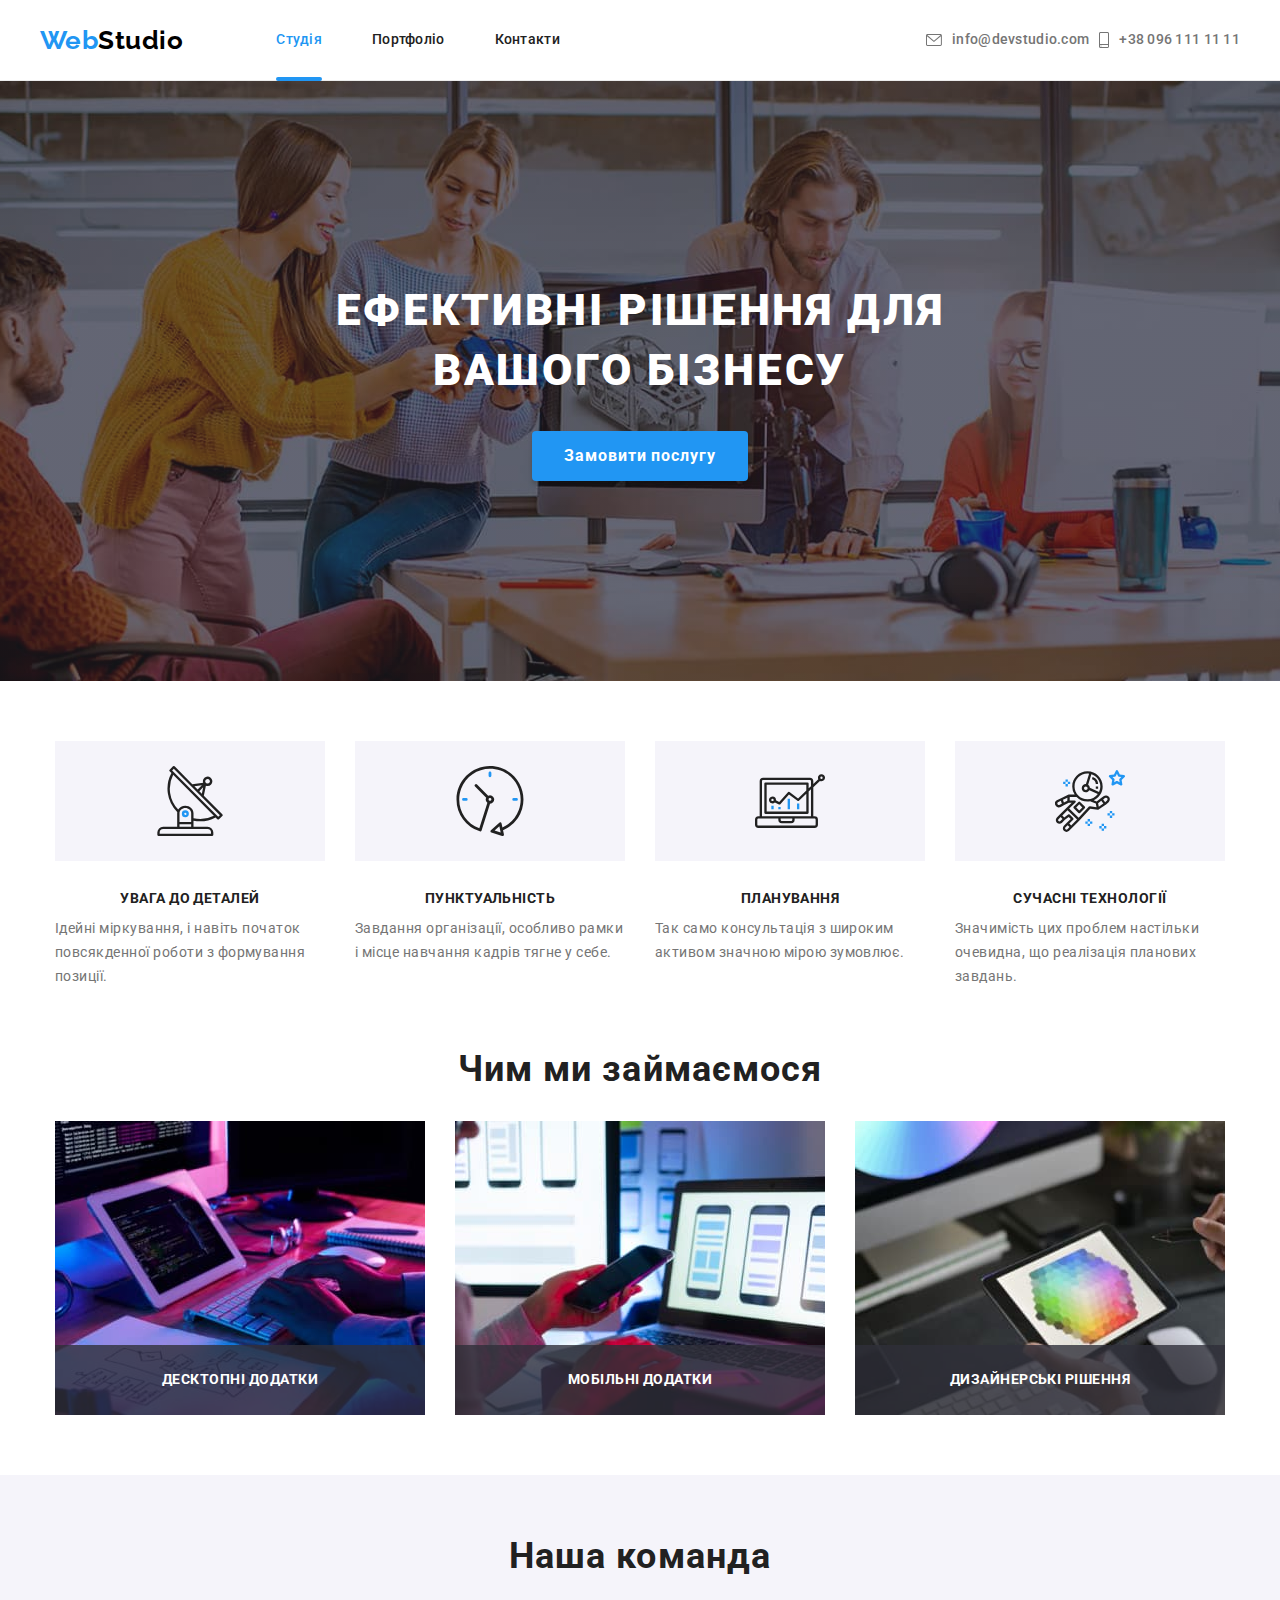
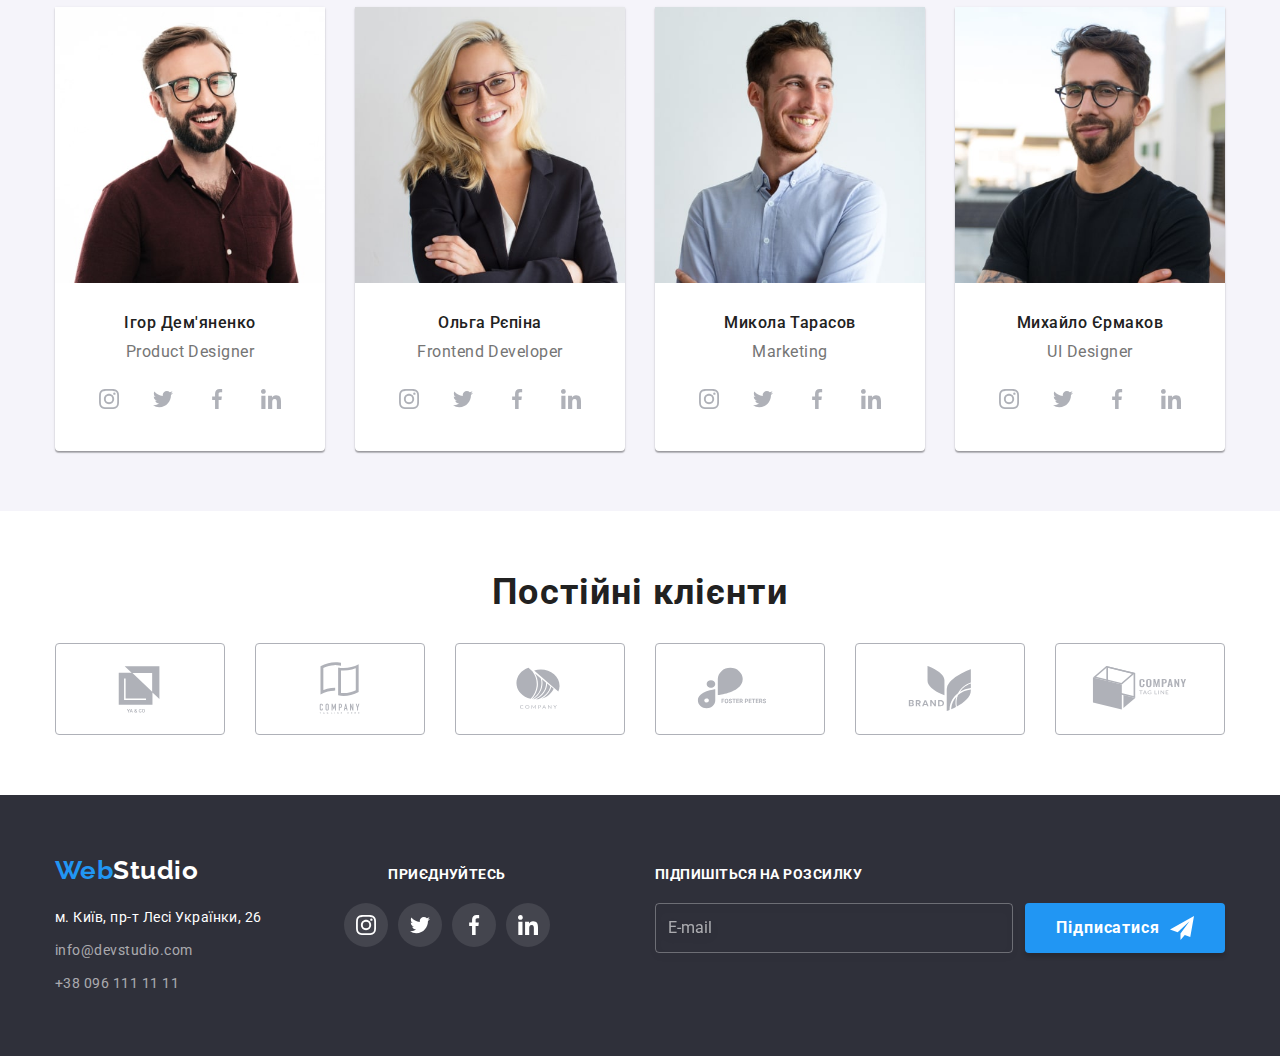
==== index.html @ e836ee07 "8-ma" ====
<!DOCTYPE html>
<html lang="uk">
  <head>
    <meta charset="UTF-8" />
    <meta http-equiv="X-UA-Compatible" content="IE=edge" />
    <meta name="viewport" content="width=device-width, initial-scale=1.0" />
    <title>WebStudio</title>
    <link rel="preconnect" href="https://fonts.googleapis.com" />
    <link rel="preconnect" href="https://fonts.gstatic.com" crossorigin />
    <link
      href="https://fonts.googleapis.com/css2?family=Raleway:wght@700&family=Roboto:wght@400;500;700;900&display=swap"
      rel="stylesheet"
    />
    <link
      rel="stylesheet"
      href="https://cdnjs.cloudflare.com/ajax/libs/modern-normalize/1.1.0/modern-normalize.min.css"
    />
    <link rel="stylesheet" href="./css/main.min.css" />
  </head>
  <body>
    <header class="header">
      <div class="container header__container">
        <nav class="navigation">
          <a href="./index.html" class="logo logo__navigation"
            ><span class="logo__title">Web</span>Studio</a
          >
          <ul class="menu list">
            <li class="menu__item">
              <a class="menu__link current" href="./index.html">Студія</a>
            </li>
            <li class="menu__item">
              <a class="menu__link" href="./portfolio.html">Портфоліо</a>
            </li>
            <li class="menu__item">
              <a class="menu__link" href="">Контакти</a>
            </li>
          </ul>
        </nav>
        <ul class="contacts list">
          <li class="contacts__item">
            <a class="contacts__link" href="mailto:info@devstudio.com"
              ><svg class="contacts__icon" width="16" height="12">
                <use href="./images/icons.svg#icon-envelope"></use>
              </svg>
              info@devstudio.com</a
            >
          </li>
          <li class="contacts__item">
            <a class="contacts__link" href="tel:6080961111111">
              <svg class="contacts__icon" width="10" height="16">
                <use href="./images/icons.svg#icon-smartphone"></use>
              </svg>
              +38 096 111 11 11
            </a>
          </li>
        </ul>
        <button type="button" class="menu-open" data-menu-open>
          <svg class="menu-open__icon" width="40" height="40">
            <use href="./images/icons.svg#icon-menu-open"></use>
          </svg>
        </button>
      </div>
      <div class="mob-menu is-hidden" data-menu>
        <div class="container">
          <div class="mob-menu-top">
            <button type="button" class="menu-close" data-menu-close>
              <svg class="menu-close__icon" width="40" height="40">
                <use href="./images/icons.svg#icon-menu-close"></use>
              </svg>
            </button>
            <ul class="mob-list list">
              <li class="mob-menu__item">
                <a class="mob-menu__link current" href="./index.html">Студія</a>
              </li>
              <li class="mob-menu__item">
                <a class="mob-menu__link" href="./portfolio.html">Портфоліо</a>
              </li>
              <li class="mob-menu__item">
                <a class="mob-menu__link" href="">Контакти</a>
              </li>
            </ul>
          </div>
          <div class="mob-menu-bottom">
            <ul class="mob-contacts list">
              <li class="mob-contacts__item">
                <a class="mob-contacts__tel" href="tel:6080961111111">
                  +38 096 111 11 11
                </a>
              </li>
              <li class="mob-contacts__item">
                <a class="mob-contacts__mail" href="mailto:info@devstudio.com">
                  info@devstudio.com</a
                >
              </li>
            </ul>
            <ul class="mob-soc-list list">
              <li class="mob-soc__item">
                <a href="" class="mob-soc__link"> Instagram </a>
              </li>
              <li class="mob-soc__item">
                <a href="" class="mob-soc__link"> Twitter </a>
              </li>
              <li class="mob-soc__item">
                <a href="" class="mob-soc__link"> Facebook </a>
              </li>
              <li class="mob-soc__item">
                <a href="" class="mob-soc__link"> Linkedin </a>
              </li>
            </ul>
          </div>
        </div>
      </div>
    </header>
    <main>
      <!-- Герой -->
      <section class="hero section">
        <div class="container hero__container">
          <h1 class="hero__title">Ефективні рішення для вашого бізнесу</h1>
          <button class="hero__button" type="button" data-modal-open>
            Замовити послугу
          </button>
        </div>
      </section>
      <!-- Переваги -->
      <section class="advantages section">
        <div class="container">
          <h2 class="hidden">Наші переваги</h2>
          <ul class="specifics list">
            <li class="specifics__item">
              <div class="specifics__icon-box">
                <svg class="specifics__icon" width="70" height="70">
                  <use href="./images/icons.svg#icon-antenna"></use>
                </svg>
              </div>
              <h3 class="specifics__title">Увага до деталей</h3>
              <p class="specifics__text">
                Ідейні міркування, і навіть початок повсякденної роботи з
                формування позиції.
              </p>
            </li>
            <li class="specifics__item">
              <div class="specifics__icon-box">
                <svg class="specifics__icon" width="70" height="70">
                  <use href="./images/icons.svg#icon-clock"></use>
                </svg>
              </div>
              <h3 class="specifics__title">Пунктуальність</h3>
              <p class="specifics__text">
                Завдання організації, особливо рамки і місце навчання кадрів
                тягне у себе.
              </p>
            </li>
            <li class="specifics__item">
              <div class="specifics__icon-box">
                <svg class="specifics__icon" width="70" height="70">
                  <use href="./images/icons.svg#icon-diagram"></use>
                </svg>
              </div>
              <h3 class="specifics__title">Планування</h3>
              <p class="specifics__text">
                Так само консультація з широким активом значною мірою зумовлює.
              </p>
            </li>
            <li class="specifics__item">
              <div class="specifics__icon-box">
                <svg class="specifics__icon" width="70" height="70">
                  <use href="./images/icons.svg#icon-astronaut"></use>
                </svg>
              </div>
              <h3 class="specifics__title">Сучасні технології</h3>
              <p class="specifics__text">
                Значимість цих проблем настільки очевидна, що реалізація
                планових завдань.
              </p>
            </li>
          </ul>
        </div>
      </section>
      <!-- Чим ми займаємося -->
      <section class="services section">
        <div class="container">
          <h2 class="title">Чим ми займаємося</h2>
          <ul class="services-list list">
            <li class="services-list__item">
              <img
                srcset="./images/box-1.jpg 1x, ./images/box-1-2x.jpg 2x"
                class="img"
                src="./images/box-1.jpg"
                alt="Людина працює з комп'ютером"
                width="370"
              />
              <p class="services-list__text">Десктопні додатки</p>
            </li>
            <li class="services-list__item">
              <img
                srcset="./images/box-2.jpg 1x, ./images/box-2-2x.jpg 2x"
                class="img"
                src="./images/box-2.jpg"
                alt="Людина працює з смартфоном"
                width="370"
              />
              <p class="services-list__text">Мобільні додатки</p>
            </li>
            <li class="services-list__item">
              <img
                srcset="./images/box-3.jpg 1x, ./images/box-3-2x.jpg 2x"
                class="img"
                src="./images/box-3.jpg"
                alt="Людина працює з планшетом"
                width="370"
              />
              <p class="services-list__text">Дизайнерські рішення</p>
            </li>
          </ul>
        </div>
      </section>
      <!-- Наша команда -->
      <section class="team section">
        <div class="container">
          <h2 class="title">Наша команда</h2>
          <ul class="team-list list">
            <li class="team-list__item">
              <picture>
                <source
                  srcset="
                    ./images/img-mob-1.jpg    1x,
                    ./images/img-mob-1-2x.jpg 2x
                  "
                  media="(min-width: 1200px)"
                />
                <source
                  srcset="
                    ./images/img-tab-1.jpg    1x,
                    ./images/img-tab-1-2x.jpg 2x
                  "
                  media="(min-width: 768px)"
                />
                <source
                  srcset="
                    ./images/img-desk-1.jpg    1x,
                    ./images/img-desk-1-2x.jpg 2x
                  "
                  media="(min-width: 480px)"
                />
                <img
                  class="img"
                  src="./images/img-desk-1.jpg"
                  alt="Обличчя Ігоря Дем'яненка"
                  width="450"
                  height="460"
                />
              </picture>
              <div class="description-box">
                <h3 class="description-box__name">Ігор Дем'яненко</h3>
                <p lang="en" class="description-box__profession">
                  Product Designer
                </p>
                <ul class="team-soc-list list">
                  <li class="team-soc__item">
                    <a href="" class="team-soc__link">
                      <svg class="team-soc__icon" width="20" height="20">
                        <use href="./images/icons.svg#icon-instagram"></use>
                      </svg>
                    </a>
                  </li>
                  <li class="team-soc__item">
                    <a href="" class="team-soc__link">
                      <svg class="team-soc__icon" width="20" height="20">
                        <use href="./images/icons.svg#icon-twitter"></use>
                      </svg>
                    </a>
                  </li>
                  <li class="team-soc__item">
                    <a href="" class="team-soc__link">
                      <svg class="team-soc__icon" width="20" height="20">
                        <use href="./images/icons.svg#icon-facebook"></use>
                      </svg>
                    </a>
                  </li>
                  <li class="team-soc__item">
                    <a href="" class="team-soc__link">
                      <svg class="team-soc__icon" width="20" height="20">
                        <use href="./images/icons.svg#icon-linkedin"></use>
                      </svg>
                    </a>
                  </li>
                </ul>
              </div>
            </li>
            <li class="team-list__item">
              <picture>
                <source
                  srcset="
                    ./images/img-mob-2.jpg    1x,
                    ./images/img-mob-2-2x.jpg 2x
                  "
                  media="(min-width: 1200px)"
                />
                <source
                  srcset="
                    ./images/img-tab-2.jpg    1x,
                    ./images/img-tab-2-2x.jpg 2x
                  "
                  media="(min-width: 768px)"
                />
                <source
                  srcset="
                    ./images/img-desk-2.jpg    1x,
                    ./images/img-desk-2-2x.jpg 2x
                  "
                  media="(min-width: 480px)"
                />
                <img
                  class="img"
                  src="./images/img-desk-2.jpg"
                  alt="Обличчя Ольги Рєпіної"
                  width="450"
                  height="460"
                />
              </picture>
              <div class="description-box">
                <h3 class="description-box__name">Ольга Рєпіна</h3>
                <p lang="en" class="description-box__profession">
                  Frontend Developer
                </p>
                <ul class="team-soc-list list">
                  <li class="team-soc__item">
                    <a href="" class="team-soc__link">
                      <svg class="team-soc__icon" width="20" height="20">
                        <use href="./images/icons.svg#icon-instagram"></use>
                      </svg>
                    </a>
                  </li>
                  <li class="team-soc__item">
                    <a href="" class="team-soc__link">
                      <svg class="team-soc__icon" width="20" height="20">
                        <use href="./images/icons.svg#icon-twitter"></use>
                      </svg>
                    </a>
                  </li>
                  <li class="team-soc__item">
                    <a href="" class="team-soc__link">
                      <svg class="team-soc__icon" width="20" height="20">
                        <use href="./images/icons.svg#icon-facebook"></use>
                      </svg>
                    </a>
                  </li>
                  <li class="team-soc__item">
                    <a href="" class="team-soc__link">
                      <svg class="team-soc__icon" width="20" height="20">
                        <use href="./images/icons.svg#icon-linkedin"></use>
                      </svg>
                    </a>
                  </li>
                </ul>
              </div>
            </li>
            <li class="team-list__item">
              <picture>
                <source
                  srcset="
                    ./images/img-mob-3.jpg    1x,
                    ./images/img-mob-3-2x.jpg 2x
                  "
                  media="(min-width: 1200px)"
                />
                <source
                  srcset="
                    ./images/img-tab-3.jpg    1x,
                    ./images/img-tab-3-2x.jpg 2x
                  "
                  media="(min-width: 768px)"
                />
                <source
                  srcset="
                    ./images/img-desk-3.jpg    1x,
                    ./images/img-desk-3-2x.jpg 2x
                  "
                  media="(min-width: 480px)"
                />
                <img
                  class="img"
                  src="./images/img-desk-3.jpg"
                  alt="Обличчя Миколи Тарасова"
                  width="450"
                  height="460"
                />
              </picture>
              <div class="description-box">
                <h3 class="description-box__name">Микола Тарасов</h3>
                <p lang="en" class="description-box__profession">Marketing</p>
                <ul class="team-soc-list list">
                  <li class="team-soc__item">
                    <a href="" class="team-soc__link">
                      <svg class="team-soc__icon" width="20" height="20">
                        <use href="./images/icons.svg#icon-instagram"></use>
                      </svg>
                    </a>
                  </li>
                  <li class="team-soc__item">
                    <a href="" class="team-soc__link">
                      <svg class="team-soc__icon" width="20" height="20">
                        <use href="./images/icons.svg#icon-twitter"></use>
                      </svg>
                    </a>
                  </li>
                  <li class="team-soc__item">
                    <a href="" class="team-soc__link">
                      <svg class="team-soc__icon" width="20" height="20">
                        <use href="./images/icons.svg#icon-facebook"></use>
                      </svg>
                    </a>
                  </li>
                  <li class="team-soc__item">
                    <a href="" class="team-soc__link">
                      <svg class="team-soc__icon" width="20" height="20">
                        <use href="./images/icons.svg#icon-linkedin"></use>
                      </svg>
                    </a>
                  </li>
                </ul>
              </div>
            </li>
            <li class="team-list__item">
              <picture>
                <source
                  srcset="
                    ./images/img-mob-4.jpg    1x,
                    ./images/img-mob-4-2x.jpg 2x
                  "
                  media="(min-width: 1200px)"
                />
                <source
                  srcset="
                    ./images/img-tab-4.jpg    1x,
                    ./images/img-tab-4-2x.jpg 2x
                  "
                  media="(min-width: 768px)"
                />
                <source
                  srcset="
                    ./images/img-desk-4.jpg    1x,
                    ./images/img-desk-4-2x.jpg 2x
                  "
                  media="(min-width: 480px)"
                />
                <img
                  class="img"
                  src="./images/img-desk-4.jpg"
                  alt="Обличчя Михайла Єрмакова"
                  width="450"
                  height="460"
                />
              </picture>
              <div class="description-box">
                <h3 class="description-box__name">Михайло Єрмаков</h3>
                <p lang="en" class="description-box__profession">UI Designer</p>
                <ul class="team-soc-list list">
                  <li class="team-soc__item">
                    <a href="" class="team-soc__link">
                      <svg class="team-soc__icon" width="20" height="20">
                        <use href="./images/icons.svg#icon-instagram"></use>
                      </svg>
                    </a>
                  </li>
                  <li class="team-soc__item">
                    <a href="" class="team-soc__link">
                      <svg class="team-soc__icon" width="20" height="20">
                        <use href="./images/icons.svg#icon-twitter"></use>
                      </svg>
                    </a>
                  </li>
                  <li class="team-soc__item">
                    <a href="" class="team-soc__link">
                      <svg class="team-soc__icon" width="20" height="20">
                        <use href="./images/icons.svg#icon-facebook"></use>
                      </svg>
                    </a>
                  </li>
                  <li class="team-soc__item">
                    <a href="" class="team-soc__link">
                      <svg class="team-soc__icon" width="20" height="20">
                        <use href="./images/icons.svg#icon-linkedin"></use>
                      </svg>
                    </a>
                  </li>
                </ul>
              </div>
            </li>
          </ul>
        </div>
      </section>
      <!-- Постійні клієнти -->
      <section class="client section">
        <div class="container">
          <h2 class="title">Постійні клієнти</h2>
          <ul class="logos list">
            <li class="client__item">
              <a href="" class="client__link">
                <svg class="client__icon" width="106" height="60">
                  <use href="./images/icons.svg#icon-ya-co"></use>
                </svg>
              </a>
            </li>
            <li class="client__item">
              <a href="" class="client__link">
                <svg class="client__icon" width="106" height="60">
                  <use href="./images/icons.svg#icon-com-tagline"></use>
                </svg>
              </a>
            </li>
            <li class="client__item">
              <a href="" class="client__link">
                <svg class="client__icon" width="106" height="60">
                  <use href="./images/icons.svg#icon-company"></use>
                </svg>
              </a>
            </li>
            <li class="client__item">
              <a href="" class="client__link">
                <svg class="client__icon" width="106" height="60">
                  <use href="./images/icons.svg#icon-foster"></use>
                </svg>
              </a>
            </li>
            <li class="client__item">
              <a href="" class="client__link">
                <svg class="client__icon" width="106" height="60">
                  <use href="./images/icons.svg#icon-brand"></use>
                </svg>
              </a>
            </li>
            <li class="client__item">
              <a href="" class="client__link">
                <svg class="client__icon" width="106" height="60">
                  <use href="./images/icons.svg#icon-tag-line"></use>
                </svg>
              </a>
            </li>
          </ul>
        </div>
      </section>
    </main>
    <footer class="footer">
      <div class="container footer-box">
        <div class="address-box">
          <a href="./index.html" class="logo-foot logo"
            ><span class="logo__title">Web</span>Studio</a
          >
          <address class="address">
            <ul class="address-list list">
              <li class="address-list__item">
                <a
                  href="https://goo.gl/maps/nKWkehN5UcxUQaow9"
                  class="address-list__link map"
                  >м. Київ, пр-т Лесі Українки, 26</a
                >
              </li>
              <li class="address-list__item">
                <a href="mailto:info@devstudio.com" class="address-list__link"
                  >info@devstudio.com</a
                >
              </li>
              <li class="address-list__item">
                <a href="tel:+380961111111" class="address-list__link"
                  >+38 096 111 11 11</a
                >
              </li>
            </ul>
          </address>
        </div>
        <div class="join">
          <p class="join-list__text">Приєднуйтесь</p>
          <ul class="join-list list">
            <li class="join-list__item">
              <a href="" class="join-list__link">
                <svg class="join-list__icon" width="20" height="20">
                  <use href="./images/icons.svg#icon-instagram"></use>
                </svg>
              </a>
            </li>
            <li class="join-list__item">
              <a href="" class="join-list__link">
                <svg class="join-list__icon" width="20" height="20">
                  <use href="./images/icons.svg#icon-twitter"></use>
                </svg>
              </a>
            </li>
            <li class="join-list__item">
              <a href="" class="join-list__link">
                <svg class="join-list__icon" width="20" height="20">
                  <use href="./images/icons.svg#icon-facebook"></use>
                </svg>
              </a>
            </li>
            <li class="join-list__item">
              <a href="" class="join-list__link">
                <svg class="join-list__icon" width="20" height="20">
                  <use href="./images/icons.svg#icon-linkedin"></use>
                </svg>
              </a>
            </li>
          </ul>
        </div>
        <div class="mailing">
          <p class="mailing__title">Підпишіться на розсилку</p>
          <form class="email">
            <input
              type="email"
              id="email-input"
              class="email__input"
              name="user-email"
              placeholder="E-mail"
            />
            <button type="submit" class="email__submit">
              Підписатися
              <svg class="email__icon" width="24" height="24">
                <use href="./images/icons.svg#icon-send"></use>
              </svg>
            </button>
          </form>
        </div>
      </div>
    </footer>
    <div class="backdrop is-hidden" data-modal>
      <div class="modal">
        <button type="button" class="modal-close" data-modal-close>
          <svg class="modal-close-icon" width="18" height="18">
            <use href="./images/icons.svg#icon-close"></use>
          </svg>
        </button>
        <p class="modal-title">Залиште свої дані, ми вам передзвонимо</p>
        <form class="modal-form">
          <div class="modal-field">
            <label for="user-name" class="input-title">Ім'я</label>
            <div class="input-wrap">
              <input
                id="user-name"
                type="text"
                class="modal-input"
                name="user-name"
                required
                minlength="2"
              />
              <svg class="modal-icon" width="18" height="18">
                <use href="./images/icons.svg#icon-person"></use>
              </svg>
            </div>
          </div>
          <div class="modal-field">
            <label for="user-tel" class="input-title">Телефон</label>
            <div class="input-wrap">
              <input
                id="user-tel"
                type="tel"
                class="modal-input"
                name="user-tel"
                title="+380(55)555-55-55"
                required
                pattern="[\+]\d{3}[\(]\d{2}[\)]\d{3}[\-]\d{2}[\-]\d{2}"
              />
              <svg class="modal-icon" width="18" height="18">
                <use href="./images/icons.svg#icon-phone"></use>
              </svg>
            </div>
          </div>
          <div class="modal-field">
            <label for="user-email" class="input-title">Пошта</label>
            <div class="input-wrap">
              <input
                id="user-email"
                type="email"
                class="modal-input"
                name="user-email"
              />
              <svg class="modal-icon" width="18" height="18">
                <use href="./images/icons.svg#icon-email"></use>
              </svg>
            </div>
          </div>
          <div class="modal-field">
            <label for="user-comment" class="input-title">Коментар</label>
            <textarea
              name="user-text"
              id="user-comment"
              class="input-comment"
              placeholder="Введіть текст"
            ></textarea>
          </div>
          <div class="modal-checkbox">
            <input
              type="checkbox"
              name="privacy"
              id="privacy"
              value="true"
              class="modal-check hidden"
            />
            <label for="privacy" class="check-text"
              >Погоджуюся з розсилкою та приймаю</label
            >
            <a href="" class="check-link">Умови договору</a>
          </div>
          <button type="submit" class="form-submit">Відправити</button>
        </form>
      </div>
    </div>
    <script src="./js/modal.js"></script>
    <script src="./js/menu.js"></script>
  </body>
</html>
---- css/main.min.css ----
body{background-color:var(--primary-backg-color);color:var(--primary-text-color);font-family:"Roboto",sans-serif;letter-spacing:.03em}.container{padding-left:15px;padding-right:15px;margin:0 auto}@media screen and (min-width: 480px){.container{width:480px}}@media screen and (min-width: 768px){.container{width:768px}}@media screen and (min-width: 1200px){.container{width:1200px}}.section{padding-top:60px;padding-bottom:60px}.hidden{position:absolute;width:1px;height:1px;margin:-1px;border:0;padding:0;white-space:nowrap;-webkit-clip-path:inset(100%);clip-path:inset(100%);clip:rect(0 0 0 0);overflow:hidden}.title{font-weight:700;font-size:36px;line-height:1.17;text-align:center;letter-spacing:.03em;margin-bottom:30px;color:var(--primary-text-color)}.no-scroll{overflow:hidden}html{box-sizing:border-box}*,*::before,*::after{box-sizing:inherit}h1,h2,h3,h4,h5,h6,ul,p{margin:0;padding:0}.list{list-style:none}.img{display:block;max-width:100%;height:auto;width:100%}.header{border-bottom:1px solid #ececec}.header__container{position:relative;display:flex;align-items:center;justify-content:space-between;padding:16px 15px}@media screen and (min-width: 768px){.header__container{padding:0}}.navigation{display:flex;align-items:center}.menu{margin-left:87px;display:none;align-items:center;margin-left:93px}@media screen and (min-width: 768px){.menu{display:flex}}.menu__item+.menu__item{margin-left:50px}.menu__link{display:block;padding:32px 0;color:var(--primary-text-color);font-weight:500;font-size:14px;line-height:1.14;letter-spacing:.02em;text-decoration:none;transition-property:color;transition-duration:250ms;transition-timing-function:cubic-bezier(0.4, 0, 0.2, 1)}.menu__link:hover,.menu__link:focus{color:var(--accent-color)}.menu__link.current{color:var(--accent-color);margin-bottom:0px;position:relative}.menu__link.current::after{position:absolute;display:block;content:"";width:100%;height:4px;background:var(--accent-color);border-radius:2px;bottom:-1px}.contacts__icon{fill:var(--secondary-text-color);margin-right:10px;transition-property:fill;transition-duration:250ms;transition-timing-function:cubic-bezier(0.4, 0, 0.2, 1)}.contacts__link:hover .contacts__icon,.contacts__link:focus .contacts__icon{fill:var(--accent-color)}.contacts{display:none;margin-left:auto}@media screen and (min-width: 768px){.contacts{display:block}}@media screen and (min-width: 1200px){.contacts{display:flex}}.contacts__item+.contacts__item{margin-top:10px}@media screen and (min-width: 1200px){.contacts__item+.contacts__item{display:flex;margin-top:0;margin-left:10px}}.contacts__link{display:flex;align-items:center;color:var(--secondary-text-color);font-weight:500;font-size:14px;line-height:1.14;letter-spacing:.02em;text-decoration:none;transition-property:color;transition-duration:250ms;transition-timing-function:cubic-bezier(0.4, 0, 0.2, 1)}.contacts__link:hover,.contacts__link:focus{color:var(--accent-color)}.menu-open{position:absolute;top:10px;right:15px;display:block;background-color:rgba(0,0,0,0);border:none;cursor:pointer}@media screen and (min-width: 768px){.menu-open{display:none}}.menu-close{position:absolute;top:10px;right:15px;display:block;background-color:rgba(0,0,0,0);border:none;cursor:pointer;margin-left:auto;transition-property:fill;transition-duration:250ms;transition-timing-function:cubic-bezier(0.4, 0, 0.2, 1)}.menu-close:hover,.menu-close:focus{fill:var(--accent-color)}.mob-menu{position:fixed;top:0;width:100vw;height:100vh;background-color:var(--primary-backg-color);padding-top:48px;padding-bottom:48px}.mob-menu>.container{display:flex;flex-direction:column;justify-content:space-between;height:100%}.mob-menu__item:not(:last-child){margin-bottom:32px}.mob-menu__link{font-weight:500;font-size:40px;line-height:47px;text-align:center;letter-spacing:.02em;text-decoration:none;color:var(--primary-text-color)}.mob-menu__link.current{color:var(--accent-color)}.mob-contacts__item:not(:last-child){margin-bottom:32px}.mob-contacts__tel{font-weight:500;font-size:34px;line-height:40px;letter-spacing:.02em;color:var(--accent-color);text-decoration:none}.mob-contacts__mail{font-weight:500;font-size:24px;line-height:28px;letter-spacing:.02em;text-decoration:none;color:var(--secondary-text-color)}.mob-soc-list{position:relative;display:flex;flex-wrap:wrap;width:100%;margin-top:64px}.mob-soc__link{display:flex;align-items:center;font-weight:500;font-size:18px;line-height:1.22;letter-spacing:.02em;color:var(--accent-color);text-decoration:none}.mob-soc__link::after{content:"";width:22px;height:0px;border:1px solid rgba(33,33,33,.2);transform:rotate(90deg)}.hero{padding:118px 60px;text-align:center;margin:0 auto;width:100%;background-color:#c4c4c4;background-image:linear-gradient(rgba(47, 48, 58, 0.4), rgba(47, 48, 58, 0.4)),url("../images/mobile-hero.jpg");background-repeat:no-repeat;background-position:center;background-size:cover}@media(min-device-pixel-ratio: 2),(-webkit-min-device-pixel-ratio: 2),(min-resolution: 192dpi),(min-resolution: 2dppx){.hero{background-image:linear-gradient(rgba(47, 48, 58, 0.4), rgba(47, 48, 58, 0.4)),url("../images/mobile-hero-2x.jpg")}}@media screen and (min-width: 768px){.hero{background-image:linear-gradient(rgba(47, 48, 58, 0.4), rgba(47, 48, 58, 0.4)),url("../images/tablet-hero.jpg");padding:118px 0}}@media screen and (min-width: 768px)and (min-device-pixel-ratio: 2),screen and (min-width: 768px)and (-webkit-min-device-pixel-ratio: 2),screen and (min-width: 768px)and (min-resolution: 192dpi),screen and (min-width: 768px)and (min-resolution: 2dppx){.hero{background-image:linear-gradient(rgba(47, 48, 58, 0.4), rgba(47, 48, 58, 0.4)),url("../images/tablet-hero-2x.jpg")}}@media screen and (min-width: 1200px){.hero{background-image:linear-gradient(rgba(47, 48, 58, 0.4), rgba(47, 48, 58, 0.4)),url("../images/desktop-hero.jpg");padding:200px 0;max-width:1600px}}@media screen and (min-width: 1200px)and (min-device-pixel-ratio: 2),screen and (min-width: 1200px)and (-webkit-min-device-pixel-ratio: 2),screen and (min-width: 1200px)and (min-resolution: 192dpi),screen and (min-width: 1200px)and (min-resolution: 2dppx){.hero{background-image:linear-gradient(rgba(47, 48, 58, 0.4), rgba(47, 48, 58, 0.4)),url("../images/desktop-hero-2x.jpg")}}.hero__container{max-width:100%;padding:0}.hero__title{letter-spacing:.06em;font-weight:900;font-size:26px;line-height:1.62;text-transform:uppercase;color:var(--primary-backg-color);margin-bottom:30px;width:100%;margin-left:auto;margin-right:auto}@media screen and (min-width: 768px){.hero__title{width:360px}}@media screen and (min-width: 1200px){.hero__title{font-weight:900;font-size:44px;line-height:1.36;width:696px}}.hero__button{margin:0 auto;font-weight:700;font-size:16px;line-height:1.88;letter-spacing:.06em;border-radius:4px;border:rgba(0,0,0,0);padding:10px 32px;display:inline-block;min-width:216px;color:var(--primary-backg-color);background:var(--accent-color);box-shadow:0px 4px 4px rgba(0,0,0,.15);text-decoration:none;cursor:pointer;transition-property:background-color;transition-duration:250ms;transition-timing-function:cubic-bezier(0.4, 0, 0.2, 1)}.hero__button:hover,.hero__button:focus{background-color:#188ce8}.specifics{display:flex;flex-wrap:wrap;gap:30px}.specifics__icon-box{display:flex;align-items:center;justify-content:center;width:100%;height:120px;background-color:var(--secondary-backg-color)}.specifics__title{display:flex;justify-content:center;text-transform:uppercase;font-weight:700;font-size:14px;line-height:1.14;color:var(--primary-text-color);margin-top:30px;margin-bottom:10px}.specifics__item{width:100%}@media screen and (min-width: 768px){.specifics__item{width:calc((100% - 30px)/2)}}@media screen and (min-width: 1200px){.specifics__item{width:calc((100% - 90px)/4)}}.specifics__text{font-size:14px;line-height:1.71;color:var(--secondary-text-color)}.services{padding-top:0}@media screen and (max-width: 1200px){.services{display:none}}.services-list{display:flex}.services-list__item+.services-list__item{margin-left:30px}.services-list__item{position:relative}.services-list__text{background-color:rgba(47,48,58,.8);width:370px;height:70px;position:absolute;bottom:0;display:flex;align-items:center;justify-content:center;font-weight:700;font-size:14px;line-height:1.14;text-align:center;text-transform:uppercase;color:var(--primary-backg-color)}.team{background-color:var(--secondary-backg-color)}.team-list{display:flex;flex-wrap:wrap;gap:30px}.team-list__item{text-align:center;background-color:var(--primary-backg-color);box-shadow:0px 1px 3px rgba(0,0,0,.12),0px 1px 1px rgba(0,0,0,.14),0px 2px 1px rgba(0,0,0,.2);border-radius:0px 0px 4px 4px;width:100%}@media screen and (min-width: 768px){.team-list__item{width:calc((100% - 30px)/2)}}@media screen and (min-width: 1200px){.team-list__item{width:calc((100% - 90px)/4)}}.team-list .description-box{padding-top:30px;padding-bottom:24px}@media screen and (min-width: 1200px){.team-list .description-box{padding-bottom:30px}}.description-box__name{font-weight:500;font-size:16px;line-height:1.19}.description-box__profession{color:var(--secondary-text-color);font-size:16px;line-height:1.19;margin-top:10px;margin-bottom:16px}.team-soc-list{display:flex;justify-content:center;gap:10px}.team-soc__item{width:44px;height:44px}.team-soc__link{width:100%;height:100%;border-radius:50%;display:flex;align-items:center;justify-content:center;transition-property:background-color;transition-duration:250ms;transition-timing-function:cubic-bezier(0.4, 0, 0.2, 1)}.team-soc__link:hover,.team-soc__link:focus{background-color:var(--accent-color)}.team-soc__icon{fill:var(--primary-icon-color);transition-property:fill;transition-duration:250ms;transition-timing-function:cubic-bezier(0.4, 0, 0.2, 1)}.team-soc__link:hover .team-soc__icon,.team-soc__link:focus .team-soc__icon{fill:var(--primary-backg-color)}.logos{display:flex;flex-wrap:wrap;gap:30px}.client__item{width:100%;height:92px;width:calc((100% - 30px)/2)}@media screen and (min-width: 768px){.client__item{width:calc((100% - 60px)/3)}}@media screen and (min-width: 1200px){.client__item{width:calc((100% - 150px)/6)}}.client__link{width:100%;height:100%;display:flex;align-items:center;justify-content:center;border-radius:4px;border:1px solid var(--primary-icon-color);transition-property:border,color;transition-duration:250ms;transition-timing-function:cubic-bezier(0.4, 0, 0.2, 1)}.client__link:hover,.client__link:focus{border-color:var(--accent-color)}.client__icon{fill:var(--primary-icon-color)}.client__link:hover .client__icon,.client__link:focus .client__icon{fill:var(--accent-color)}.footer{width:100%;background:var(--hero-bg-color);padding-top:60px;padding-bottom:60px}.footer-box{display:flex;flex-direction:column;align-items:center;padding:0 15px}@media screen and (min-width: 768px){.footer-box{flex-direction:row;flex-wrap:wrap;justify-content:center;align-items:baseline}}@media screen and (min-width: 1200px){.footer-box{flex-direction:row;justify-content:space-between;align-items:baseline}}.join{display:flex;flex-direction:column;align-items:center;margin:60px}@media screen and (min-width: 768px){.join{margin:0 0 0 165px}}@media screen and (min-width: 1200px){.join{margin:0 0 0 70px}}.join-list__text{text-transform:uppercase;color:var(--primary-backg-color);font-weight:700;font-size:14px;line-height:1.14;letter-spacing:.03em}.join-list{display:flex;justify-content:center;gap:10px;margin-top:20px}.join-list__item{width:44px;height:44px}.join-list__link{width:100%;height:100%;border-radius:50%;display:flex;align-items:center;justify-content:center;background:rgba(255,255,255,.1);transition-property:background-color;transition-duration:250ms;transition-timing-function:cubic-bezier(0.4, 0, 0.2, 1)}.join-list__link:hover,.join-list__link:focus{background-color:var(--accent-color)}.join-list__icon{fill:var(--primary-backg-color)}.address-box{display:flex;flex-direction:column;align-items:center}@media screen and (min-width: 1200px){.address-box{flex-direction:row;display:block}}.address-list{display:flex;flex-direction:column;align-items:center}@media screen and (min-width: 1200px){.address-list{flex-direction:row;display:block}}.address-list__link{display:inline-block;font-style:normal;font-size:14px;line-height:1.71;color:rgba(255,255,255,.6);text-decoration:none;transition-property:color;transition-duration:250ms;transition-timing-function:cubic-bezier(0.4, 0, 0.2, 1)}.address-list__link:hover,.address-list__link:focus{color:var(--accent-color)}.address-list__item+.address-list__item{margin-top:9px}.address-list .map{color:var(--primary-backg-color)}.mailing{width:100%;display:flex;flex-direction:column;align-items:center}@media screen and (min-width: 768px){.mailing{margin-top:60px}}@media screen and (min-width: 1200px){.mailing{margin-top:0;margin-left:93px;display:block;width:auto}}.email{width:100%;display:flex;flex-direction:column;align-items:center;justify-content:center}@media screen and (min-width: 1200px){.email{flex-direction:row;display:flex;align-items:center;justify-content:center}}.mailing__title{text-transform:uppercase;font-weight:700;font-size:14px;line-height:1.14;color:var(--primary-backg-color)}.email__input{margin-top:20px;margin-bottom:20px;outline:none;max-width:450px;width:100%;height:50px;padding:15px 12px;border:1px solid rgba(255,255,255,.3);filter:drop-shadow(0px 4px 4px rgba(0, 0, 0, 0.15));border-radius:4px;background-color:rgba(0,0,0,0);color:var(--primary-backg-color);transition-property:border,color;transition-duration:250ms;transition-timing-function:cubic-bezier(0.4, 0, 0.2, 1)}@media screen and (min-width: 768px){.email__input{width:450px}}@media screen and (min-width: 1200px){.email__input{width:358px;margin-right:12px}}.email__input:focus{border-color:var(--primary-backg-color)}.email__input:focus::-moz-placeholder{color:var(--primary-backg-color)}.email__input:focus:-ms-input-placeholder{color:var(--primary-backg-color)}.email__input:focus::placeholder{color:var(--primary-backg-color)}.email__input::-moz-placeholder{display:flex;align-items:center;font-weight:400;font-size:16px;line-height:1.25;color:rgba(255,255,255,.6)}.email__input:-ms-input-placeholder{display:flex;align-items:center;font-weight:400;font-size:16px;line-height:1.25;color:rgba(255,255,255,.6)}.email__input::placeholder{display:flex;align-items:center;font-weight:400;font-size:16px;line-height:1.25;color:rgba(255,255,255,.6)}.email__submit{background:var(--accent-color);box-shadow:0px 4px 4px rgba(0,0,0,.15);border-radius:4px;border:none;width:200px;height:50px;cursor:pointer;display:flex;align-items:center;justify-content:center;border-color:rgba(0,0,0,0);font-weight:700;font-size:16px;line-height:1.88;letter-spacing:.06em;color:var(--primary-backg-color);transition-property:background-color;transition-duration:250ms;transition-timing-function:cubic-bezier(0.4, 0, 0.2, 1)}.email__submit:hover,.email__submit:focus{background-color:#188ce8}.email__icon{margin-left:10px;fill:var(--primary-backg-color)}.backdrop{position:fixed;top:0;width:100%;height:100%;background-color:rgba(0,0,0,.2);transition:opacity 250ms cubic-bezier(0.4, 0, 0.2, 1),visibility 250ms cubic-bezier(0.4, 0, 0.2, 1)}.modal{padding:40px;width:100%;max-width:450px;min-height:609px;background:var(--primary-backg-color);box-shadow:0px 1px 3px rgba(0,0,0,.12),0px 1px 1px rgba(0,0,0,.14),0px 2px 1px rgba(0,0,0,.2);border-radius:4px;position:absolute;top:50%;left:50%;transform:translate(-50%, -50%) scale(1);transition:transform 250ms cubic-bezier(0.4, 0, 0.2, 1)}@media screen and (min-width: 1200px){.modal{width:528px}}.modal-close{position:absolute;top:8px;right:8px;width:30px;height:30px;background:var(--primary-backg-color);border:1px solid rgba(0,0,0,.1);border-radius:50%;display:flex;align-items:center;justify-content:center;cursor:pointer;transition-property:fill;transition-duration:250ms;transition-timing-function:cubic-bezier(0.4, 0, 0.2, 1)}.modal-close:hover,.modal-close:focus{fill:var(--accent-color)}.backdrop.is-hidden .modal{transform:translate(-50%, -50%) scale(0)}.is-hidden{opacity:0;visibility:hidden;pointer-events:none}.modal-field{margin-bottom:10px}.input-wrap{position:relative}.modal-input{width:100%;height:40px;border:1px solid rgba(33,33,33,.2);border-radius:4px;padding-left:42px;outline:rgba(0,0,0,0);transition-property:border;transition-duration:250ms;transition-timing-function:cubic-bezier(0.4, 0, 0.2, 1)}.modal-input:focus{border-color:var(--accent-color)}.modal-icon{position:absolute;left:12px;top:50%;transform:translateY(-50%);fill:var(--primary-text-color);transition-property:fill;transition-duration:250ms;transition-timing-function:cubic-bezier(0.4, 0, 0.2, 1)}.modal-input:focus+.modal-icon{fill:var(--accent-color)}.input-title{display:block;font-weight:400;font-size:12px;line-height:1.17;letter-spacing:.01em;color:var(--secondary-text-color);margin-bottom:4px}.input-comment{width:100%;height:120px;border:1px solid rgba(33,33,33,.2);border-radius:4px;outline:rgba(0,0,0,0);padding:12px 16px;resize:none;transition-property:border;transition-duration:250ms;transition-timing-function:cubic-bezier(0.4, 0, 0.2, 1)}.input-comment::-moz-placeholder{letter-spacing:.01em;font-weight:400;font-size:12px;line-height:1.17;color:rgba(117,117,117,.5)}.input-comment:-ms-input-placeholder{letter-spacing:.01em;font-weight:400;font-size:12px;line-height:1.17;color:rgba(117,117,117,.5)}.input-comment::placeholder{letter-spacing:.01em;font-weight:400;font-size:12px;line-height:1.17;color:rgba(117,117,117,.5)}.input-comment:focus{border-color:var(--accent-color)}.form-submit{background:var(--accent-color);box-shadow:0px 4px 4px rgba(0,0,0,.15);border-radius:4px;width:200px;height:50px;cursor:pointer;margin:0 auto;display:block;border-color:rgba(0,0,0,0);font-weight:700;font-size:16px;line-height:1.88;letter-spacing:.06em;color:var(--primary-backg-color);transition-property:background-color;transition-duration:250ms;transition-timing-function:cubic-bezier(0.4, 0, 0.2, 1)}.form-submit:hover,.form-submit:focus{background-color:#188ce8}.modal-title{text-align:center;font-weight:700;font-size:20px;line-height:1.15;color:var(--primary-text-color);margin-bottom:12px}.modal-checkbox{margin-top:20px;margin-bottom:30px;display:flex;align-items:center;justify-content:center}.check-text{color:var(--secondary-text-color);font-weight:400;font-size:12px;line-height:1.17;display:flex;align-items:center}@media screen and (min-width: 1200px){.check-text{font-weight:400;font-size:14px;line-height:1.71}}.check-text::before{content:"";width:16px;height:15px;margin-right:8.38px;background-image:url(../images/icon-check-off.svg);background-repeat:no-repeat}.modal-check:checked+.check-text::before{background-image:url(../images/icon-check-on.svg);background-repeat:no-repeat}.check-link{color:var(--accent-color);margin-left:8px;font-weight:400;font-size:12px;line-height:1.17}@media screen and (min-width: 1200px){.check-link{font-weight:400;font-size:14px;line-height:1.71}}.filter{display:flex;justify-content:center}.filter__item+.filter__item{margin-left:8px}.filter__button{padding-top:6px;padding-bottom:6px;padding-left:22px;padding-right:22px;font-weight:500;font-size:16px;line-height:1.62;display:inline-block;color:var(--primary-text-color);background:var(--secondary-backg-color);border-radius:4px;cursor:pointer;border:rgba(0,0,0,0);transition-property:background-color,color,box-shadow;transition-duration:250ms;transition-timing-function:cubic-bezier(0.4, 0, 0.2, 1)}.filter__button:hover,.filter__button:focus{color:var(--primary-backg-color);background:var(--accent-color);box-shadow:0px 3px 1px rgba(0,0,0,.1),0px 1px 2px rgba(0,0,0,.08),0px 2px 2px rgba(0,0,0,.12)}.cards__top-wrap{position:relative;overflow:hidden}.cards__top-text{position:absolute;top:0;font-weight:400;font-size:18px;line-height:1.56;color:var(--primary-backg-color);background-color:rgba(33,150,243,.9);padding:63px 24px;transform:translateY(100%);overflow:auto;transition:transform 250ms;transition-timing-function:cubic-bezier(0.4, 0, 0.2, 1)}.cards__item:hover .cards__top-text{transform:translateY(0%)}.cards{display:flex;flex-wrap:wrap;margin-top:50px}.cards__item{margin-right:30px;margin-bottom:30px}.cards__item:hover,.cards__item:focus{box-shadow:0px 1px 1px rgba(0,0,0,.12),0px 4px 4px rgba(0,0,0,.06),1px 4px 6px rgba(0,0,0,.16)}.cards__item:nth-child(3n){margin-right:0}.cards__item:nth-last-child(-n+3){margin-bottom:0}.description__title{letter-spacing:.06em;font-weight:700;font-size:18px;line-height:2}.description__text{margin-top:4px;font-weight:400;font-size:16px;line-height:1.88;color:var(--secondary-text-color)}.cards .description{padding-left:24px;padding-top:20px;padding-bottom:20px;border-bottom:1px solid #eee;border-left:1px solid #eee;border-right:1px solid #eee}:root{--primary-text-color: #212121;--secondary-text-color: #757575;--logo-text-color: #000000;--accent-color: #2196f3;--primary-backg-color: #ffffff;--secondary-backg-color: #f5f4fa;--hero-bg-color: #2f303a;--primary-icon-color: #afb1b8}.logo{font-family:"Raleway";font-weight:700;font-size:26px;line-height:1.19;text-decoration:none}.logo__navigation{color:var(--logo-text-color)}.logo-foot{display:flex;color:var(--primary-backg-color);margin-bottom:20px}.logo__title{color:var(--accent-color)}/*# sourceMappingURL=main.min.css.map */
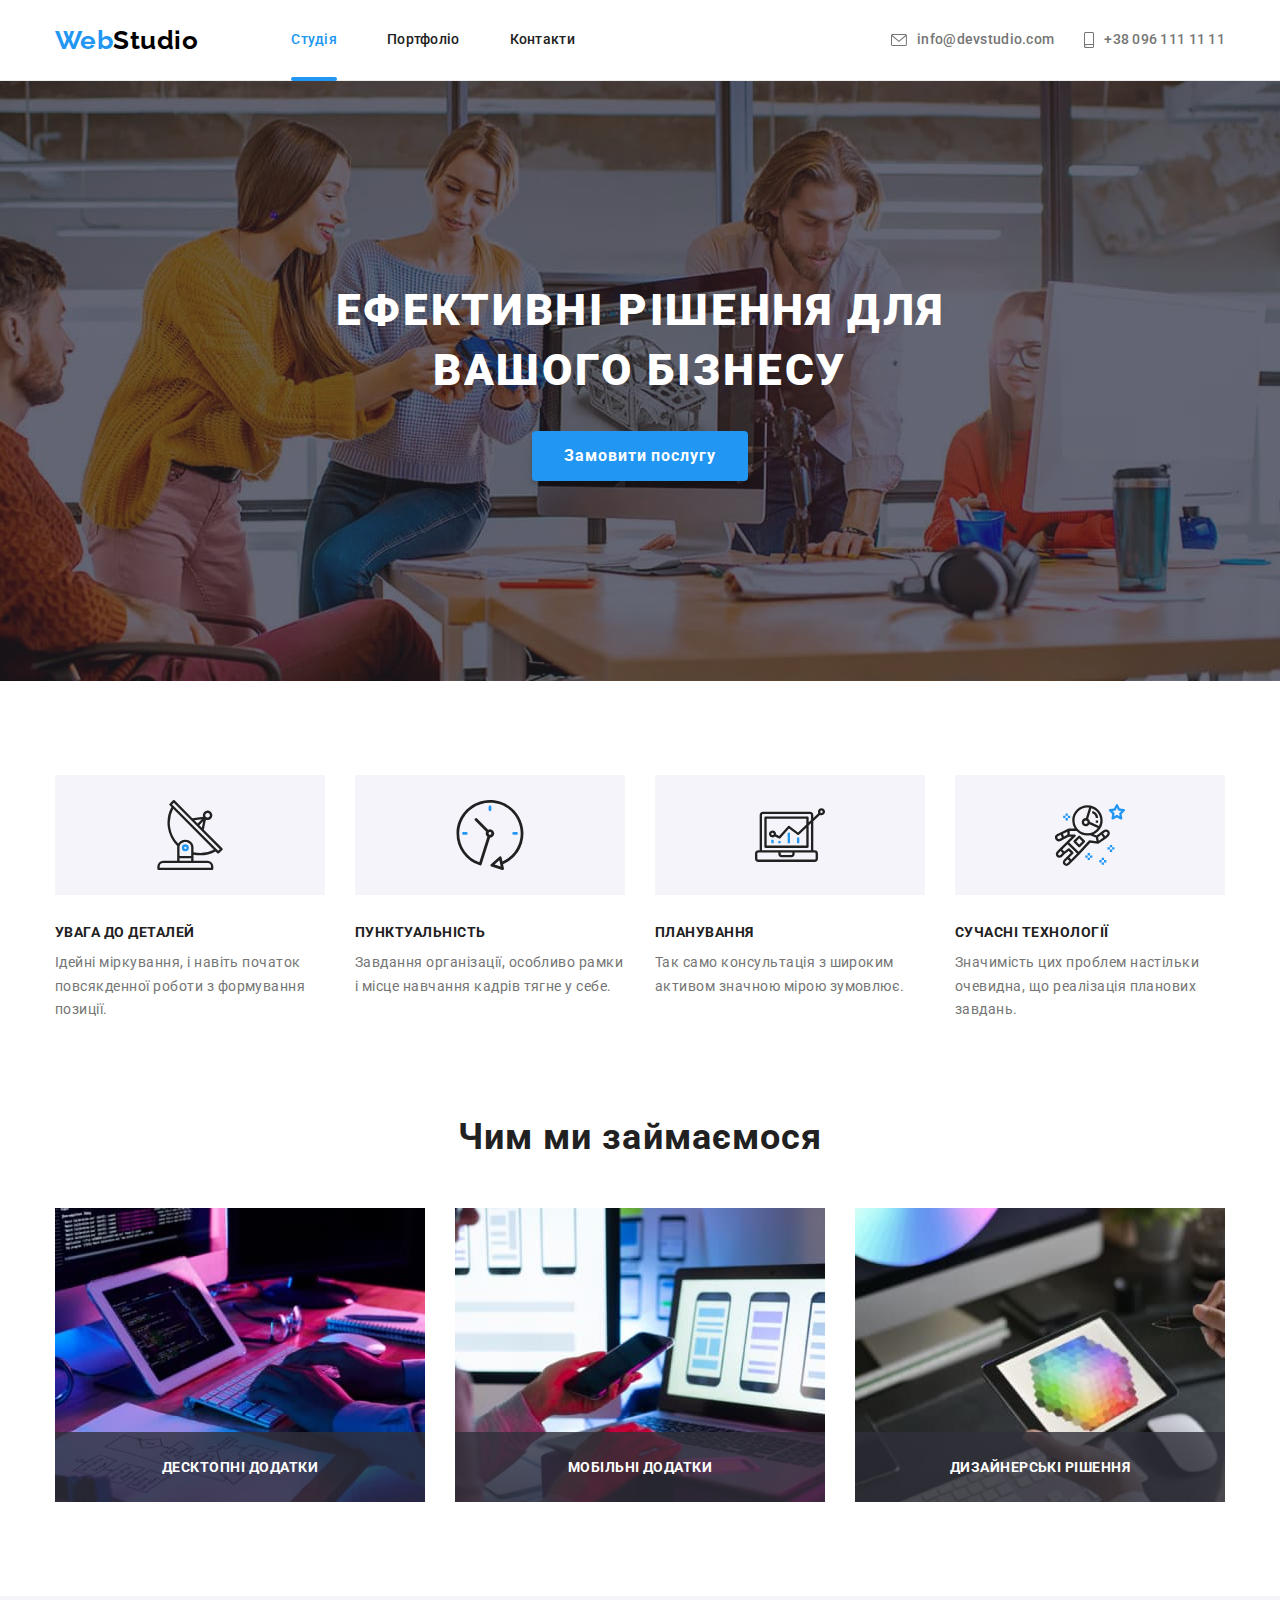
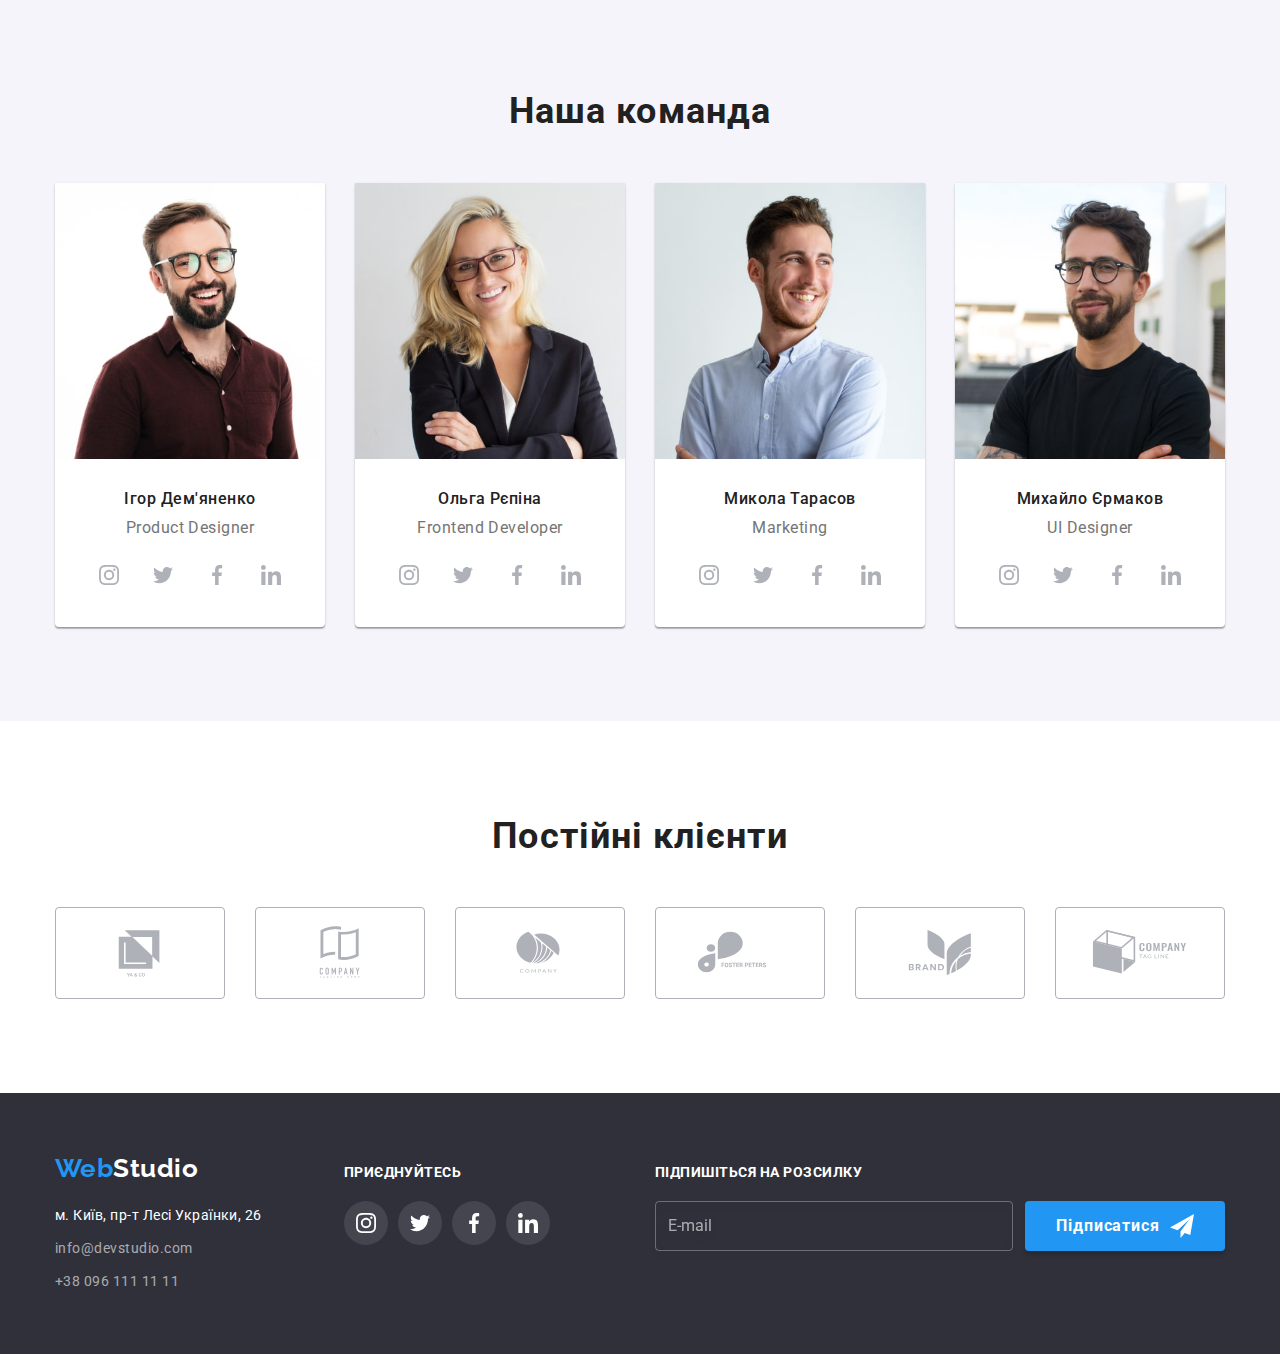
==== commit a1d99308: "правки" ====
--- a/index.html
+++ b/index.html
@@ -39,7 +39,7 @@
         <ul class="contacts list">
           <li class="contacts__item">
             <a class="contacts__link" href="mailto:info@devstudio.com"
-              ><svg class="contacts__icon" width="16" height="12">
+              ><svg class="contacts__icon mail" width="16" height="12">
                 <use href="./images/icons.svg#icon-envelope"></use>
               </svg>
               info@devstudio.com</a
@@ -47,7 +47,7 @@
           </li>
           <li class="contacts__item">
             <a class="contacts__link" href="tel:6080961111111">
-              <svg class="contacts__icon" width="10" height="16">
+              <svg class="contacts__icon tel" width="10" height="16">
                 <use href="./images/icons.svg#icon-smartphone"></use>
               </svg>
               +38 096 111 11 11
--- a/css/main.min.css
+++ b/css/main.min.css
@@ -1 +1 @@
-body{background-color:var(--primary-backg-color);color:var(--primary-text-color);font-family:"Roboto",sans-serif;letter-spacing:.03em}.container{padding-left:15px;padding-right:15px;margin:0 auto}@media screen and (min-width: 480px){.container{width:480px}}@media screen and (min-width: 768px){.container{width:768px}}@media screen and (min-width: 1200px){.container{width:1200px}}.section{padding-top:60px;padding-bottom:60px}.hidden{position:absolute;width:1px;height:1px;margin:-1px;border:0;padding:0;white-space:nowrap;-webkit-clip-path:inset(100%);clip-path:inset(100%);clip:rect(0 0 0 0);overflow:hidden}.title{font-weight:700;font-size:36px;line-height:1.17;text-align:center;letter-spacing:.03em;margin-bottom:30px;color:var(--primary-text-color)}.no-scroll{overflow:hidden}html{box-sizing:border-box}*,*::before,*::after{box-sizing:inherit}h1,h2,h3,h4,h5,h6,ul,p{margin:0;padding:0}.list{list-style:none}.img{display:block;max-width:100%;height:auto;width:100%}.header{border-bottom:1px solid #ececec}.header__container{position:relative;display:flex;align-items:center;justify-content:space-between;padding:16px 15px}@media screen and (min-width: 768px){.header__container{padding:0}}.navigation{display:flex;align-items:center}.menu{margin-left:87px;display:none;align-items:center;margin-left:93px}@media screen and (min-width: 768px){.menu{display:flex}}.menu__item+.menu__item{margin-left:50px}.menu__link{display:block;padding:32px 0;color:var(--primary-text-color);font-weight:500;font-size:14px;line-height:1.14;letter-spacing:.02em;text-decoration:none;transition-property:color;transition-duration:250ms;transition-timing-function:cubic-bezier(0.4, 0, 0.2, 1)}.menu__link:hover,.menu__link:focus{color:var(--accent-color)}.menu__link.current{color:var(--accent-color);margin-bottom:0px;position:relative}.menu__link.current::after{position:absolute;display:block;content:"";width:100%;height:4px;background:var(--accent-color);border-radius:2px;bottom:-1px}.contacts__icon{fill:var(--secondary-text-color);margin-right:10px;transition-property:fill;transition-duration:250ms;transition-timing-function:cubic-bezier(0.4, 0, 0.2, 1)}.contacts__link:hover .contacts__icon,.contacts__link:focus .contacts__icon{fill:var(--accent-color)}.contacts{display:none;margin-left:auto}@media screen and (min-width: 768px){.contacts{display:block}}@media screen and (min-width: 1200px){.contacts{display:flex}}.contacts__item+.contacts__item{margin-top:10px}@media screen and (min-width: 1200px){.contacts__item+.contacts__item{display:flex;margin-top:0;margin-left:10px}}.contacts__link{display:flex;align-items:center;color:var(--secondary-text-color);font-weight:500;font-size:14px;line-height:1.14;letter-spacing:.02em;text-decoration:none;transition-property:color;transition-duration:250ms;transition-timing-function:cubic-bezier(0.4, 0, 0.2, 1)}.contacts__link:hover,.contacts__link:focus{color:var(--accent-color)}.menu-open{position:absolute;top:10px;right:15px;display:block;background-color:rgba(0,0,0,0);border:none;cursor:pointer}@media screen and (min-width: 768px){.menu-open{display:none}}.menu-close{position:absolute;top:10px;right:15px;display:block;background-color:rgba(0,0,0,0);border:none;cursor:pointer;margin-left:auto;transition-property:fill;transition-duration:250ms;transition-timing-function:cubic-bezier(0.4, 0, 0.2, 1)}.menu-close:hover,.menu-close:focus{fill:var(--accent-color)}.mob-menu{position:fixed;top:0;width:100vw;height:100vh;background-color:var(--primary-backg-color);padding-top:48px;padding-bottom:48px}.mob-menu>.container{display:flex;flex-direction:column;justify-content:space-between;height:100%}.mob-menu__item:not(:last-child){margin-bottom:32px}.mob-menu__link{font-weight:500;font-size:40px;line-height:47px;text-align:center;letter-spacing:.02em;text-decoration:none;color:var(--primary-text-color)}.mob-menu__link.current{color:var(--accent-color)}.mob-contacts__item:not(:last-child){margin-bottom:32px}.mob-contacts__tel{font-weight:500;font-size:34px;line-height:40px;letter-spacing:.02em;color:var(--accent-color);text-decoration:none}.mob-contacts__mail{font-weight:500;font-size:24px;line-height:28px;letter-spacing:.02em;text-decoration:none;color:var(--secondary-text-color)}.mob-soc-list{position:relative;display:flex;flex-wrap:wrap;width:100%;margin-top:64px}.mob-soc__link{display:flex;align-items:center;font-weight:500;font-size:18px;line-height:1.22;letter-spacing:.02em;color:var(--accent-color);text-decoration:none}.mob-soc__link::after{content:"";width:22px;height:0px;border:1px solid rgba(33,33,33,.2);transform:rotate(90deg)}.hero{padding:118px 60px;text-align:center;margin:0 auto;width:100%;background-color:#c4c4c4;background-image:linear-gradient(rgba(47, 48, 58, 0.4), rgba(47, 48, 58, 0.4)),url("../images/mobile-hero.jpg");background-repeat:no-repeat;background-position:center;background-size:cover}@media(min-device-pixel-ratio: 2),(-webkit-min-device-pixel-ratio: 2),(min-resolution: 192dpi),(min-resolution: 2dppx){.hero{background-image:linear-gradient(rgba(47, 48, 58, 0.4), rgba(47, 48, 58, 0.4)),url("../images/mobile-hero-2x.jpg")}}@media screen and (min-width: 768px){.hero{background-image:linear-gradient(rgba(47, 48, 58, 0.4), rgba(47, 48, 58, 0.4)),url("../images/tablet-hero.jpg");padding:118px 0}}@media screen and (min-width: 768px)and (min-device-pixel-ratio: 2),screen and (min-width: 768px)and (-webkit-min-device-pixel-ratio: 2),screen and (min-width: 768px)and (min-resolution: 192dpi),screen and (min-width: 768px)and (min-resolution: 2dppx){.hero{background-image:linear-gradient(rgba(47, 48, 58, 0.4), rgba(47, 48, 58, 0.4)),url("../images/tablet-hero-2x.jpg")}}@media screen and (min-width: 1200px){.hero{background-image:linear-gradient(rgba(47, 48, 58, 0.4), rgba(47, 48, 58, 0.4)),url("../images/desktop-hero.jpg");padding:200px 0;max-width:1600px}}@media screen and (min-width: 1200px)and (min-device-pixel-ratio: 2),screen and (min-width: 1200px)and (-webkit-min-device-pixel-ratio: 2),screen and (min-width: 1200px)and (min-resolution: 192dpi),screen and (min-width: 1200px)and (min-resolution: 2dppx){.hero{background-image:linear-gradient(rgba(47, 48, 58, 0.4), rgba(47, 48, 58, 0.4)),url("../images/desktop-hero-2x.jpg")}}.hero__container{max-width:100%;padding:0}.hero__title{letter-spacing:.06em;font-weight:900;font-size:26px;line-height:1.62;text-transform:uppercase;color:var(--primary-backg-color);margin-bottom:30px;width:100%;margin-left:auto;margin-right:auto}@media screen and (min-width: 768px){.hero__title{width:360px}}@media screen and (min-width: 1200px){.hero__title{font-weight:900;font-size:44px;line-height:1.36;width:696px}}.hero__button{margin:0 auto;font-weight:700;font-size:16px;line-height:1.88;letter-spacing:.06em;border-radius:4px;border:rgba(0,0,0,0);padding:10px 32px;display:inline-block;min-width:216px;color:var(--primary-backg-color);background:var(--accent-color);box-shadow:0px 4px 4px rgba(0,0,0,.15);text-decoration:none;cursor:pointer;transition-property:background-color;transition-duration:250ms;transition-timing-function:cubic-bezier(0.4, 0, 0.2, 1)}.hero__button:hover,.hero__button:focus{background-color:#188ce8}.specifics{display:flex;flex-wrap:wrap;gap:30px}.specifics__icon-box{display:flex;align-items:center;justify-content:center;width:100%;height:120px;background-color:var(--secondary-backg-color)}.specifics__title{display:flex;justify-content:center;text-transform:uppercase;font-weight:700;font-size:14px;line-height:1.14;color:var(--primary-text-color);margin-top:30px;margin-bottom:10px}.specifics__item{width:100%}@media screen and (min-width: 768px){.specifics__item{width:calc((100% - 30px)/2)}}@media screen and (min-width: 1200px){.specifics__item{width:calc((100% - 90px)/4)}}.specifics__text{font-size:14px;line-height:1.71;color:var(--secondary-text-color)}.services{padding-top:0}@media screen and (max-width: 1200px){.services{display:none}}.services-list{display:flex}.services-list__item+.services-list__item{margin-left:30px}.services-list__item{position:relative}.services-list__text{background-color:rgba(47,48,58,.8);width:370px;height:70px;position:absolute;bottom:0;display:flex;align-items:center;justify-content:center;font-weight:700;font-size:14px;line-height:1.14;text-align:center;text-transform:uppercase;color:var(--primary-backg-color)}.team{background-color:var(--secondary-backg-color)}.team-list{display:flex;flex-wrap:wrap;gap:30px}.team-list__item{text-align:center;background-color:var(--primary-backg-color);box-shadow:0px 1px 3px rgba(0,0,0,.12),0px 1px 1px rgba(0,0,0,.14),0px 2px 1px rgba(0,0,0,.2);border-radius:0px 0px 4px 4px;width:100%}@media screen and (min-width: 768px){.team-list__item{width:calc((100% - 30px)/2)}}@media screen and (min-width: 1200px){.team-list__item{width:calc((100% - 90px)/4)}}.team-list .description-box{padding-top:30px;padding-bottom:24px}@media screen and (min-width: 1200px){.team-list .description-box{padding-bottom:30px}}.description-box__name{font-weight:500;font-size:16px;line-height:1.19}.description-box__profession{color:var(--secondary-text-color);font-size:16px;line-height:1.19;margin-top:10px;margin-bottom:16px}.team-soc-list{display:flex;justify-content:center;gap:10px}.team-soc__item{width:44px;height:44px}.team-soc__link{width:100%;height:100%;border-radius:50%;display:flex;align-items:center;justify-content:center;transition-property:background-color;transition-duration:250ms;transition-timing-function:cubic-bezier(0.4, 0, 0.2, 1)}.team-soc__link:hover,.team-soc__link:focus{background-color:var(--accent-color)}.team-soc__icon{fill:var(--primary-icon-color);transition-property:fill;transition-duration:250ms;transition-timing-function:cubic-bezier(0.4, 0, 0.2, 1)}.team-soc__link:hover .team-soc__icon,.team-soc__link:focus .team-soc__icon{fill:var(--primary-backg-color)}.logos{display:flex;flex-wrap:wrap;gap:30px}.client__item{width:100%;height:92px;width:calc((100% - 30px)/2)}@media screen and (min-width: 768px){.client__item{width:calc((100% - 60px)/3)}}@media screen and (min-width: 1200px){.client__item{width:calc((100% - 150px)/6)}}.client__link{width:100%;height:100%;display:flex;align-items:center;justify-content:center;border-radius:4px;border:1px solid var(--primary-icon-color);transition-property:border,color;transition-duration:250ms;transition-timing-function:cubic-bezier(0.4, 0, 0.2, 1)}.client__link:hover,.client__link:focus{border-color:var(--accent-color)}.client__icon{fill:var(--primary-icon-color)}.client__link:hover .client__icon,.client__link:focus .client__icon{fill:var(--accent-color)}.footer{width:100%;background:var(--hero-bg-color);padding-top:60px;padding-bottom:60px}.footer-box{display:flex;flex-direction:column;align-items:center;padding:0 15px}@media screen and (min-width: 768px){.footer-box{flex-direction:row;flex-wrap:wrap;justify-content:center;align-items:baseline}}@media screen and (min-width: 1200px){.footer-box{flex-direction:row;justify-content:space-between;align-items:baseline}}.join{display:flex;flex-direction:column;align-items:center;margin:60px}@media screen and (min-width: 768px){.join{margin:0 0 0 165px}}@media screen and (min-width: 1200px){.join{margin:0 0 0 70px}}.join-list__text{text-transform:uppercase;color:var(--primary-backg-color);font-weight:700;font-size:14px;line-height:1.14;letter-spacing:.03em}.join-list{display:flex;justify-content:center;gap:10px;margin-top:20px}.join-list__item{width:44px;height:44px}.join-list__link{width:100%;height:100%;border-radius:50%;display:flex;align-items:center;justify-content:center;background:rgba(255,255,255,.1);transition-property:background-color;transition-duration:250ms;transition-timing-function:cubic-bezier(0.4, 0, 0.2, 1)}.join-list__link:hover,.join-list__link:focus{background-color:var(--accent-color)}.join-list__icon{fill:var(--primary-backg-color)}.address-box{display:flex;flex-direction:column;align-items:center}@media screen and (min-width: 1200px){.address-box{flex-direction:row;display:block}}.address-list{display:flex;flex-direction:column;align-items:center}@media screen and (min-width: 1200px){.address-list{flex-direction:row;display:block}}.address-list__link{display:inline-block;font-style:normal;font-size:14px;line-height:1.71;color:rgba(255,255,255,.6);text-decoration:none;transition-property:color;transition-duration:250ms;transition-timing-function:cubic-bezier(0.4, 0, 0.2, 1)}.address-list__link:hover,.address-list__link:focus{color:var(--accent-color)}.address-list__item+.address-list__item{margin-top:9px}.address-list .map{color:var(--primary-backg-color)}.mailing{width:100%;display:flex;flex-direction:column;align-items:center}@media screen and (min-width: 768px){.mailing{margin-top:60px}}@media screen and (min-width: 1200px){.mailing{margin-top:0;margin-left:93px;display:block;width:auto}}.email{width:100%;display:flex;flex-direction:column;align-items:center;justify-content:center}@media screen and (min-width: 1200px){.email{flex-direction:row;display:flex;align-items:center;justify-content:center}}.mailing__title{text-transform:uppercase;font-weight:700;font-size:14px;line-height:1.14;color:var(--primary-backg-color)}.email__input{margin-top:20px;margin-bottom:20px;outline:none;max-width:450px;width:100%;height:50px;padding:15px 12px;border:1px solid rgba(255,255,255,.3);filter:drop-shadow(0px 4px 4px rgba(0, 0, 0, 0.15));border-radius:4px;background-color:rgba(0,0,0,0);color:var(--primary-backg-color);transition-property:border,color;transition-duration:250ms;transition-timing-function:cubic-bezier(0.4, 0, 0.2, 1)}@media screen and (min-width: 768px){.email__input{width:450px}}@media screen and (min-width: 1200px){.email__input{width:358px;margin-right:12px}}.email__input:focus{border-color:var(--primary-backg-color)}.email__input:focus::-moz-placeholder{color:var(--primary-backg-color)}.email__input:focus:-ms-input-placeholder{color:var(--primary-backg-color)}.email__input:focus::placeholder{color:var(--primary-backg-color)}.email__input::-moz-placeholder{display:flex;align-items:center;font-weight:400;font-size:16px;line-height:1.25;color:rgba(255,255,255,.6)}.email__input:-ms-input-placeholder{display:flex;align-items:center;font-weight:400;font-size:16px;line-height:1.25;color:rgba(255,255,255,.6)}.email__input::placeholder{display:flex;align-items:center;font-weight:400;font-size:16px;line-height:1.25;color:rgba(255,255,255,.6)}.email__submit{background:var(--accent-color);box-shadow:0px 4px 4px rgba(0,0,0,.15);border-radius:4px;border:none;width:200px;height:50px;cursor:pointer;display:flex;align-items:center;justify-content:center;border-color:rgba(0,0,0,0);font-weight:700;font-size:16px;line-height:1.88;letter-spacing:.06em;color:var(--primary-backg-color);transition-property:background-color;transition-duration:250ms;transition-timing-function:cubic-bezier(0.4, 0, 0.2, 1)}.email__submit:hover,.email__submit:focus{background-color:#188ce8}.email__icon{margin-left:10px;fill:var(--primary-backg-color)}.backdrop{position:fixed;top:0;width:100%;height:100%;background-color:rgba(0,0,0,.2);transition:opacity 250ms cubic-bezier(0.4, 0, 0.2, 1),visibility 250ms cubic-bezier(0.4, 0, 0.2, 1)}.modal{padding:40px;width:100%;max-width:450px;min-height:609px;background:var(--primary-backg-color);box-shadow:0px 1px 3px rgba(0,0,0,.12),0px 1px 1px rgba(0,0,0,.14),0px 2px 1px rgba(0,0,0,.2);border-radius:4px;position:absolute;top:50%;left:50%;transform:translate(-50%, -50%) scale(1);transition:transform 250ms cubic-bezier(0.4, 0, 0.2, 1)}@media screen and (min-width: 1200px){.modal{width:528px}}.modal-close{position:absolute;top:8px;right:8px;width:30px;height:30px;background:var(--primary-backg-color);border:1px solid rgba(0,0,0,.1);border-radius:50%;display:flex;align-items:center;justify-content:center;cursor:pointer;transition-property:fill;transition-duration:250ms;transition-timing-function:cubic-bezier(0.4, 0, 0.2, 1)}.modal-close:hover,.modal-close:focus{fill:var(--accent-color)}.backdrop.is-hidden .modal{transform:translate(-50%, -50%) scale(0)}.is-hidden{opacity:0;visibility:hidden;pointer-events:none}.modal-field{margin-bottom:10px}.input-wrap{position:relative}.modal-input{width:100%;height:40px;border:1px solid rgba(33,33,33,.2);border-radius:4px;padding-left:42px;outline:rgba(0,0,0,0);transition-property:border;transition-duration:250ms;transition-timing-function:cubic-bezier(0.4, 0, 0.2, 1)}.modal-input:focus{border-color:var(--accent-color)}.modal-icon{position:absolute;left:12px;top:50%;transform:translateY(-50%);fill:var(--primary-text-color);transition-property:fill;transition-duration:250ms;transition-timing-function:cubic-bezier(0.4, 0, 0.2, 1)}.modal-input:focus+.modal-icon{fill:var(--accent-color)}.input-title{display:block;font-weight:400;font-size:12px;line-height:1.17;letter-spacing:.01em;color:var(--secondary-text-color);margin-bottom:4px}.input-comment{width:100%;height:120px;border:1px solid rgba(33,33,33,.2);border-radius:4px;outline:rgba(0,0,0,0);padding:12px 16px;resize:none;transition-property:border;transition-duration:250ms;transition-timing-function:cubic-bezier(0.4, 0, 0.2, 1)}.input-comment::-moz-placeholder{letter-spacing:.01em;font-weight:400;font-size:12px;line-height:1.17;color:rgba(117,117,117,.5)}.input-comment:-ms-input-placeholder{letter-spacing:.01em;font-weight:400;font-size:12px;line-height:1.17;color:rgba(117,117,117,.5)}.input-comment::placeholder{letter-spacing:.01em;font-weight:400;font-size:12px;line-height:1.17;color:rgba(117,117,117,.5)}.input-comment:focus{border-color:var(--accent-color)}.form-submit{background:var(--accent-color);box-shadow:0px 4px 4px rgba(0,0,0,.15);border-radius:4px;width:200px;height:50px;cursor:pointer;margin:0 auto;display:block;border-color:rgba(0,0,0,0);font-weight:700;font-size:16px;line-height:1.88;letter-spacing:.06em;color:var(--primary-backg-color);transition-property:background-color;transition-duration:250ms;transition-timing-function:cubic-bezier(0.4, 0, 0.2, 1)}.form-submit:hover,.form-submit:focus{background-color:#188ce8}.modal-title{text-align:center;font-weight:700;font-size:20px;line-height:1.15;color:var(--primary-text-color);margin-bottom:12px}.modal-checkbox{margin-top:20px;margin-bottom:30px;display:flex;align-items:center;justify-content:center}.check-text{color:var(--secondary-text-color);font-weight:400;font-size:12px;line-height:1.17;display:flex;align-items:center}@media screen and (min-width: 1200px){.check-text{font-weight:400;font-size:14px;line-height:1.71}}.check-text::before{content:"";width:16px;height:15px;margin-right:8.38px;background-image:url(../images/icon-check-off.svg);background-repeat:no-repeat}.modal-check:checked+.check-text::before{background-image:url(../images/icon-check-on.svg);background-repeat:no-repeat}.check-link{color:var(--accent-color);margin-left:8px;font-weight:400;font-size:12px;line-height:1.17}@media screen and (min-width: 1200px){.check-link{font-weight:400;font-size:14px;line-height:1.71}}.filter{display:flex;justify-content:center}.filter__item+.filter__item{margin-left:8px}.filter__button{padding-top:6px;padding-bottom:6px;padding-left:22px;padding-right:22px;font-weight:500;font-size:16px;line-height:1.62;display:inline-block;color:var(--primary-text-color);background:var(--secondary-backg-color);border-radius:4px;cursor:pointer;border:rgba(0,0,0,0);transition-property:background-color,color,box-shadow;transition-duration:250ms;transition-timing-function:cubic-bezier(0.4, 0, 0.2, 1)}.filter__button:hover,.filter__button:focus{color:var(--primary-backg-color);background:var(--accent-color);box-shadow:0px 3px 1px rgba(0,0,0,.1),0px 1px 2px rgba(0,0,0,.08),0px 2px 2px rgba(0,0,0,.12)}.cards__top-wrap{position:relative;overflow:hidden}.cards__top-text{position:absolute;top:0;font-weight:400;font-size:18px;line-height:1.56;color:var(--primary-backg-color);background-color:rgba(33,150,243,.9);padding:63px 24px;transform:translateY(100%);overflow:auto;transition:transform 250ms;transition-timing-function:cubic-bezier(0.4, 0, 0.2, 1)}.cards__item:hover .cards__top-text{transform:translateY(0%)}.cards{display:flex;flex-wrap:wrap;margin-top:50px}.cards__item{margin-right:30px;margin-bottom:30px}.cards__item:hover,.cards__item:focus{box-shadow:0px 1px 1px rgba(0,0,0,.12),0px 4px 4px rgba(0,0,0,.06),1px 4px 6px rgba(0,0,0,.16)}.cards__item:nth-child(3n){margin-right:0}.cards__item:nth-last-child(-n+3){margin-bottom:0}.description__title{letter-spacing:.06em;font-weight:700;font-size:18px;line-height:2}.description__text{margin-top:4px;font-weight:400;font-size:16px;line-height:1.88;color:var(--secondary-text-color)}.cards .description{padding-left:24px;padding-top:20px;padding-bottom:20px;border-bottom:1px solid #eee;border-left:1px solid #eee;border-right:1px solid #eee}:root{--primary-text-color: #212121;--secondary-text-color: #757575;--logo-text-color: #000000;--accent-color: #2196f3;--primary-backg-color: #ffffff;--secondary-backg-color: #f5f4fa;--hero-bg-color: #2f303a;--primary-icon-color: #afb1b8}.logo{font-family:"Raleway";font-weight:700;font-size:26px;line-height:1.19;text-decoration:none}.logo__navigation{color:var(--logo-text-color)}.logo-foot{display:flex;color:var(--primary-backg-color);margin-bottom:20px}.logo__title{color:var(--accent-color)}/*# sourceMappingURL=main.min.css.map */+body{background-color:var(--primary-backg-color);color:var(--primary-text-color);font-family:"Roboto",sans-serif;letter-spacing:.03em}.container{padding-left:15px;padding-right:15px;margin:0 auto}@media screen and (min-width: 480px){.container{width:480px}}@media screen and (min-width: 768px){.container{width:768px}}@media screen and (min-width: 1200px){.container{width:1200px}}.section{padding-top:60px;padding-bottom:60px}@media screen and (min-width: 1200px){.section{padding-top:94px;padding-bottom:94px}}.hidden{position:absolute;width:1px;height:1px;margin:-1px;border:0;padding:0;white-space:nowrap;-webkit-clip-path:inset(100%);clip-path:inset(100%);clip:rect(0 0 0 0);overflow:hidden}.title{font-weight:700;font-size:28px;line-height:1.18;text-align:center;letter-spacing:.03em;margin-bottom:30px;color:var(--primary-text-color)}@media screen and (min-width: 1200px){.title{font-weight:700;font-size:36px;line-height:1.17;margin-bottom:50px}}.no-scroll{overflow:hidden}html{box-sizing:border-box}*,*::before,*::after{box-sizing:inherit}h1,h2,h3,h4,h5,h6,ul,p{margin:0;padding:0}.list{list-style:none}.img{display:block;max-width:100%;height:auto;width:100%}.header{border-bottom:1px solid #ececec}.header__container{position:relative;display:flex;align-items:center;justify-content:space-between;padding:16px 15px}@media screen and (min-width: 768px){.header__container{padding:0 15px}}.navigation{display:flex;align-items:center}.menu{margin-left:87px;display:none;align-items:center;margin-left:93px}@media screen and (min-width: 768px){.menu{display:flex}}.menu__item+.menu__item{margin-left:50px}.menu__link{display:block;padding:32px 0;color:var(--primary-text-color);font-weight:500;font-size:14px;line-height:1.14;letter-spacing:.02em;text-decoration:none;transition-property:color;transition-duration:250ms;transition-timing-function:cubic-bezier(0.4, 0, 0.2, 1)}.menu__link:hover,.menu__link:focus{color:var(--accent-color)}.menu__link.current{color:var(--accent-color);margin-bottom:0px;position:relative}.menu__link.current::after{position:absolute;display:block;content:"";width:100%;height:4px;background:var(--accent-color);border-radius:2px;bottom:-1px}.contacts__icon{fill:var(--secondary-text-color);margin-right:10px;transition-property:fill;transition-duration:250ms;transition-timing-function:cubic-bezier(0.4, 0, 0.2, 1)}.contacts__link:hover .contacts__icon,.contacts__link:focus .contacts__icon{fill:var(--accent-color)}.contacts__icon .mail{width:14px;height:10px}@media screen and (min-width: 1200px){.contacts__icon .mail{width:16px;height:12px}}.contacts__icon .tel{width:10px;height:14px}@media screen and (min-width: 1200px){.contacts__icon .tel{width:10px;height:16px}}.contacts{display:none;margin-left:auto}@media screen and (min-width: 768px){.contacts{display:block}}@media screen and (min-width: 1200px){.contacts{display:flex}}.contacts__item+.contacts__item{margin-top:10px}@media screen and (min-width: 1200px){.contacts__item+.contacts__item{display:flex;margin-top:0;margin-left:30px}}.contacts__link{display:flex;align-items:center;color:var(--secondary-text-color);font-weight:500;font-size:12px;line-height:1.16;letter-spacing:.02em;text-decoration:none;transition-property:color;transition-duration:250ms;transition-timing-function:cubic-bezier(0.4, 0, 0.2, 1)}@media screen and (min-width: 1200px){.contacts__link{font-weight:500;font-size:14px;line-height:1.14}}.contacts__link:hover,.contacts__link:focus{color:var(--accent-color)}.menu-open{position:absolute;top:10px;right:15px;display:block;background-color:rgba(0,0,0,0);border:none;cursor:pointer}@media screen and (min-width: 768px){.menu-open{display:none}}.menu-close{position:absolute;top:10px;right:15px;display:block;background-color:rgba(0,0,0,0);border:none;cursor:pointer;margin-left:auto;transition-property:fill;transition-duration:250ms;transition-timing-function:cubic-bezier(0.4, 0, 0.2, 1)}.menu-close:hover,.menu-close:focus{fill:var(--accent-color)}.mob-menu{z-index:5;position:fixed;top:0;width:100vw;height:100vh;background-color:var(--primary-backg-color);padding-top:48px;padding-bottom:48px}.mob-menu>.container{display:flex;flex-direction:column;justify-content:space-between;height:100%}.mob-menu__item:not(:last-child){margin-bottom:32px}.mob-menu__link{font-weight:500;font-size:40px;line-height:47px;text-align:center;letter-spacing:.02em;text-decoration:none;color:var(--primary-text-color)}.mob-menu__link.current{color:var(--accent-color)}.mob-contacts__item:not(:last-child){margin-bottom:32px}.mob-contacts__tel{font-weight:500;font-size:27px;line-height:40px;letter-spacing:.02em;color:var(--accent-color);text-decoration:none}.mob-contacts__mail{font-weight:500;font-size:24px;line-height:28px;letter-spacing:.02em;text-decoration:none;color:var(--secondary-text-color)}.mob-soc-list{position:relative;display:flex;flex-wrap:wrap;width:100%;margin-top:64px}.mob-soc__link{display:flex;align-items:center;font-weight:500;font-size:18px;line-height:1.22;letter-spacing:.02em;color:var(--accent-color);text-decoration:none}.mob-soc__link::after{content:"";width:22px;height:0px;border:1px solid rgba(33,33,33,.2);transform:rotate(90deg)}.hero{padding:118px 60px;text-align:center;margin:0 auto;width:100%;background-color:#c4c4c4;background-image:linear-gradient(rgba(47, 48, 58, 0.4), rgba(47, 48, 58, 0.4)),url("../images/mobile-hero.jpg");background-repeat:no-repeat;background-position:center;background-size:cover}@media(min-device-pixel-ratio: 2),(-webkit-min-device-pixel-ratio: 2),(min-resolution: 192dpi),(min-resolution: 2dppx){.hero{background-image:linear-gradient(rgba(47, 48, 58, 0.4), rgba(47, 48, 58, 0.4)),url("../images/mobile-hero-2x.jpg")}}@media screen and (min-width: 768px){.hero{background-image:linear-gradient(rgba(47, 48, 58, 0.4), rgba(47, 48, 58, 0.4)),url("../images/tablet-hero.jpg");padding:118px 0}}@media screen and (min-width: 768px)and (min-device-pixel-ratio: 2),screen and (min-width: 768px)and (-webkit-min-device-pixel-ratio: 2),screen and (min-width: 768px)and (min-resolution: 192dpi),screen and (min-width: 768px)and (min-resolution: 2dppx){.hero{background-image:linear-gradient(rgba(47, 48, 58, 0.4), rgba(47, 48, 58, 0.4)),url("../images/tablet-hero-2x.jpg")}}@media screen and (min-width: 1200px){.hero{background-image:linear-gradient(rgba(47, 48, 58, 0.4), rgba(47, 48, 58, 0.4)),url("../images/desktop-hero.jpg");padding:200px 0;max-width:1600px}}@media screen and (min-width: 1200px)and (min-device-pixel-ratio: 2),screen and (min-width: 1200px)and (-webkit-min-device-pixel-ratio: 2),screen and (min-width: 1200px)and (min-resolution: 192dpi),screen and (min-width: 1200px)and (min-resolution: 2dppx){.hero{background-image:linear-gradient(rgba(47, 48, 58, 0.4), rgba(47, 48, 58, 0.4)),url("../images/desktop-hero-2x.jpg")}}.hero__container{max-width:100%;padding:0}.hero__title{letter-spacing:.06em;font-weight:900;font-size:26px;line-height:1.62;text-transform:uppercase;color:var(--primary-backg-color);margin-bottom:30px;width:100%;margin-left:auto;margin-right:auto}@media screen and (min-width: 768px){.hero__title{width:360px}}@media screen and (min-width: 1200px){.hero__title{font-weight:900;font-size:44px;line-height:1.36;width:696px}}.hero__button{margin:0 auto;font-weight:700;font-size:16px;line-height:1.88;letter-spacing:.06em;border-radius:4px;border:rgba(0,0,0,0);padding:10px 0;display:inline-block;width:200px;height:50px;color:var(--primary-backg-color);background:var(--accent-color);box-shadow:0px 4px 4px rgba(0,0,0,.15);text-decoration:none;cursor:pointer;transition-property:background-color;transition-duration:250ms;transition-timing-function:cubic-bezier(0.4, 0, 0.2, 1)}@media screen and (min-width: 1200px){.hero__button{width:216px}}.hero__button:hover,.hero__button:focus{background-color:#188ce8}.specifics{display:flex;flex-wrap:wrap;gap:30px}.specifics__icon-box{display:flex;align-items:center;justify-content:center;width:100%;height:120px;background-color:var(--secondary-backg-color)}.specifics__title{display:flex;justify-content:center;text-transform:uppercase;font-weight:700;font-size:14px;line-height:1.14;color:var(--primary-text-color);margin-top:30px;margin-bottom:10px}@media screen and (min-width: 768px){.specifics__title{justify-content:flex-start}}.specifics__item{width:100%}@media screen and (min-width: 768px){.specifics__item{width:calc((100% - 30px)/2)}}@media screen and (min-width: 1200px){.specifics__item{width:calc((100% - 90px)/4)}}.specifics__text{font-size:14px;line-height:1.71;color:var(--secondary-text-color)}.services{padding-top:0}@media screen and (max-width: 1200px){.services{display:none}}.services-list{display:flex}.services-list__item+.services-list__item{margin-left:30px}.services-list__item{position:relative}.services-list__text{background-color:rgba(47,48,58,.8);width:370px;height:70px;position:absolute;bottom:0;display:flex;align-items:center;justify-content:center;font-weight:700;font-size:14px;line-height:1.14;text-align:center;text-transform:uppercase;color:var(--primary-backg-color)}.team{background-color:var(--secondary-backg-color)}.team-list{display:flex;flex-wrap:wrap;gap:30px}.team-list__item{text-align:center;background-color:var(--primary-backg-color);box-shadow:0px 1px 3px rgba(0,0,0,.12),0px 1px 1px rgba(0,0,0,.14),0px 2px 1px rgba(0,0,0,.2);border-radius:0px 0px 4px 4px;width:100%}@media screen and (min-width: 768px){.team-list__item{width:calc((100% - 30px)/2)}}@media screen and (min-width: 1200px){.team-list__item{width:calc((100% - 90px)/4)}}.team-list .description-box{padding-top:30px;padding-bottom:24px}@media screen and (min-width: 1200px){.team-list .description-box{padding-bottom:30px}}.description-box__name{font-weight:500;font-size:16px;line-height:1.19}.description-box__profession{color:var(--secondary-text-color);font-size:16px;line-height:1.19;margin-top:10px;margin-bottom:16px}.team-soc-list{display:flex;justify-content:center;gap:10px}.team-soc__item{width:44px;height:44px}.team-soc__link{width:100%;height:100%;border-radius:50%;display:flex;align-items:center;justify-content:center;transition-property:background-color;transition-duration:250ms;transition-timing-function:cubic-bezier(0.4, 0, 0.2, 1)}.team-soc__link:hover,.team-soc__link:focus{background-color:var(--accent-color)}.team-soc__icon{fill:var(--primary-icon-color);transition-property:fill;transition-duration:250ms;transition-timing-function:cubic-bezier(0.4, 0, 0.2, 1)}.team-soc__link:hover .team-soc__icon,.team-soc__link:focus .team-soc__icon{fill:var(--primary-backg-color)}.logos{display:flex;flex-wrap:wrap;gap:30px}.client__item{width:100%;height:92px;width:calc((100% - 30px)/2)}@media screen and (min-width: 768px){.client__item{width:calc((100% - 60px)/3)}}@media screen and (min-width: 1200px){.client__item{width:calc((100% - 150px)/6)}}.client__link{width:100%;height:100%;display:flex;align-items:center;justify-content:center;border-radius:4px;border:1px solid var(--primary-icon-color);transition-property:border,color;transition-duration:250ms;transition-timing-function:cubic-bezier(0.4, 0, 0.2, 1)}.client__link:hover,.client__link:focus{border-color:var(--accent-color)}.client__icon{fill:var(--primary-icon-color)}.client__link:hover .client__icon,.client__link:focus .client__icon{fill:var(--accent-color)}.footer{width:100%;background:var(--hero-bg-color);padding-top:60px;padding-bottom:60px}.footer-box{display:flex;flex-direction:column;align-items:center;padding:0 15px}@media screen and (min-width: 768px){.footer-box{flex-direction:row;flex-wrap:wrap;justify-content:center;align-items:baseline}}@media screen and (min-width: 1200px){.footer-box{flex-direction:row;justify-content:space-between;align-items:baseline}}.join{display:flex;flex-direction:column;align-items:center;margin:60px}@media screen and (min-width: 768px){.join{margin:0 0 0 165px}}@media screen and (min-width: 1200px){.join{margin:0 0 0 70px;align-items:flex-start}}.join-list__text{text-transform:uppercase;color:var(--primary-backg-color);font-weight:700;font-size:14px;line-height:1.14;letter-spacing:.03em}.join-list{display:flex;justify-content:center;gap:10px;margin-top:20px}.join-list__item{width:44px;height:44px}.join-list__link{width:100%;height:100%;border-radius:50%;display:flex;align-items:center;justify-content:center;background:rgba(255,255,255,.1);transition-property:background-color;transition-duration:250ms;transition-timing-function:cubic-bezier(0.4, 0, 0.2, 1)}.join-list__link:hover,.join-list__link:focus{background-color:var(--accent-color)}.join-list__icon{fill:var(--primary-backg-color)}.address-box{display:flex;flex-direction:column;align-items:center}@media screen and (min-width: 1200px){.address-box{flex-direction:row;display:block}}.address-list{display:flex;flex-direction:column;align-items:center}@media screen and (min-width: 1200px){.address-list{flex-direction:row;display:block}}.address-list__link{display:inline-block;font-style:normal;font-size:14px;line-height:1.71;color:rgba(255,255,255,.6);text-decoration:none;transition-property:color;transition-duration:250ms;transition-timing-function:cubic-bezier(0.4, 0, 0.2, 1)}.address-list__link:hover,.address-list__link:focus{color:var(--accent-color)}.address-list__item+.address-list__item{margin-top:9px}.address-list .map{color:var(--primary-backg-color)}.mailing{width:100%;display:flex;flex-direction:column;align-items:center}@media screen and (min-width: 768px){.mailing{margin-top:60px}}@media screen and (min-width: 1200px){.mailing{margin-top:0;margin-left:93px;display:block;width:auto}}.email{width:100%;display:flex;flex-direction:column;align-items:center;justify-content:center}@media screen and (min-width: 1200px){.email{flex-direction:row;display:flex;align-items:center;justify-content:center}}.mailing__title{text-transform:uppercase;font-weight:700;font-size:14px;line-height:1.14;color:var(--primary-backg-color)}.email__input{margin-top:20px;margin-bottom:20px;outline:none;max-width:450px;width:100%;height:50px;padding:15px 12px;border:1px solid rgba(255,255,255,.3);filter:drop-shadow(0px 4px 4px rgba(0, 0, 0, 0.15));border-radius:4px;background-color:rgba(0,0,0,0);color:var(--primary-backg-color);transition-property:border,color;transition-duration:250ms;transition-timing-function:cubic-bezier(0.4, 0, 0.2, 1)}@media screen and (min-width: 768px){.email__input{width:450px}}@media screen and (min-width: 1200px){.email__input{width:358px;margin-right:12px}}.email__input:focus{border-color:var(--primary-backg-color)}.email__input:focus::-moz-placeholder{color:var(--primary-backg-color)}.email__input:focus:-ms-input-placeholder{color:var(--primary-backg-color)}.email__input:focus::placeholder{color:var(--primary-backg-color)}.email__input::-moz-placeholder{display:flex;align-items:center;font-weight:400;font-size:16px;line-height:1.25;color:rgba(255,255,255,.6)}.email__input:-ms-input-placeholder{display:flex;align-items:center;font-weight:400;font-size:16px;line-height:1.25;color:rgba(255,255,255,.6)}.email__input::placeholder{display:flex;align-items:center;font-weight:400;font-size:16px;line-height:1.25;color:rgba(255,255,255,.6)}.email__submit{background:var(--accent-color);box-shadow:0px 4px 4px rgba(0,0,0,.15);border-radius:4px;border:none;width:200px;height:50px;cursor:pointer;display:flex;align-items:center;justify-content:center;border-color:rgba(0,0,0,0);font-weight:700;font-size:16px;line-height:1.88;letter-spacing:.06em;color:var(--primary-backg-color);transition-property:background-color;transition-duration:250ms;transition-timing-function:cubic-bezier(0.4, 0, 0.2, 1)}.email__submit:hover,.email__submit:focus{background-color:#188ce8}.email__icon{margin-left:10px;fill:var(--primary-backg-color)}.backdrop{position:fixed;top:0;width:100%;height:100%;background-color:rgba(0,0,0,.2);transition:opacity 250ms cubic-bezier(0.4, 0, 0.2, 1),visibility 250ms cubic-bezier(0.4, 0, 0.2, 1)}.modal{padding:40px;width:100%;max-width:450px;height:609px;background:var(--primary-backg-color);box-shadow:0px 1px 3px rgba(0,0,0,.12),0px 1px 1px rgba(0,0,0,.14),0px 2px 1px rgba(0,0,0,.2);border-radius:4px;position:absolute;top:50%;left:50%;transform:translate(-50%, -50%) scale(1);transition:transform 250ms cubic-bezier(0.4, 0, 0.2, 1)}@media screen and (min-width: 1200px){.modal{max-width:none;width:528px;height:581px}}.modal-close{position:absolute;top:8px;right:8px;width:30px;height:30px;background:var(--primary-backg-color);border:1px solid rgba(0,0,0,.1);border-radius:50%;display:flex;align-items:center;justify-content:center;cursor:pointer;transition-property:fill;transition-duration:250ms;transition-timing-function:cubic-bezier(0.4, 0, 0.2, 1)}.modal-close:hover,.modal-close:focus{fill:var(--accent-color)}.backdrop.is-hidden .modal{transform:translate(-50%, -50%) scale(0)}.is-hidden{opacity:0;visibility:hidden;pointer-events:none}.modal-field{margin-bottom:10px}.input-wrap{position:relative}.modal-input{width:100%;height:40px;border:1px solid rgba(33,33,33,.2);border-radius:4px;padding-left:42px;outline:rgba(0,0,0,0);transition-property:border;transition-duration:250ms;transition-timing-function:cubic-bezier(0.4, 0, 0.2, 1)}.modal-input:focus{border-color:var(--accent-color)}.modal-icon{position:absolute;left:12px;top:50%;transform:translateY(-50%);fill:var(--primary-text-color);transition-property:fill;transition-duration:250ms;transition-timing-function:cubic-bezier(0.4, 0, 0.2, 1)}.modal-input:focus+.modal-icon{fill:var(--accent-color)}.input-title{display:block;font-weight:400;font-size:12px;line-height:1.17;letter-spacing:.01em;color:var(--secondary-text-color);margin-bottom:4px}.input-comment{width:100%;height:120px;border:1px solid rgba(33,33,33,.2);border-radius:4px;outline:rgba(0,0,0,0);padding:12px 16px;resize:none;transition-property:border;transition-duration:250ms;transition-timing-function:cubic-bezier(0.4, 0, 0.2, 1)}.input-comment::-moz-placeholder{letter-spacing:.01em;font-weight:400;font-size:12px;line-height:1.17;color:rgba(117,117,117,.5)}.input-comment:-ms-input-placeholder{letter-spacing:.01em;font-weight:400;font-size:12px;line-height:1.17;color:rgba(117,117,117,.5)}.input-comment::placeholder{letter-spacing:.01em;font-weight:400;font-size:12px;line-height:1.17;color:rgba(117,117,117,.5)}.input-comment:focus{border-color:var(--accent-color)}.form-submit{background:var(--accent-color);box-shadow:0px 4px 4px rgba(0,0,0,.15);border-radius:4px;width:200px;height:50px;cursor:pointer;margin:0 auto;display:block;border-color:rgba(0,0,0,0);font-weight:700;font-size:16px;line-height:1.88;letter-spacing:.06em;color:var(--primary-backg-color);transition-property:background-color;transition-duration:250ms;transition-timing-function:cubic-bezier(0.4, 0, 0.2, 1)}.form-submit:hover,.form-submit:focus{background-color:#188ce8}.modal-title{text-align:center;font-weight:700;font-size:20px;line-height:1.15;color:var(--primary-text-color);margin-bottom:12px}.modal-checkbox{margin-top:20px;margin-bottom:30px;display:flex;flex-wrap:wrap;align-items:center;justify-content:center}.check-text{color:var(--secondary-text-color);font-weight:400;font-size:12px;line-height:1.17;display:flex;align-items:center}@media screen and (min-width: 1200px){.check-text{font-weight:400;font-size:14px;line-height:1.71}}.check-text::before{content:"";width:16px;height:15px;margin-right:8.38px;background-image:url(../images/icon-check-off.svg);background-repeat:no-repeat}.modal-check:checked+.check-text::before{background-image:url(../images/icon-check-on.svg);background-repeat:no-repeat}.check-link{color:var(--accent-color);margin-left:8px;font-weight:400;font-size:12px;line-height:1.17}@media screen and (min-width: 1200px){.check-link{font-weight:400;font-size:14px;line-height:1.71}}.filter{display:flex;justify-content:center}.filter__item+.filter__item{margin-left:8px}.filter__button{padding-top:6px;padding-bottom:6px;padding-left:22px;padding-right:22px;font-weight:500;font-size:16px;line-height:1.62;display:inline-block;color:var(--primary-text-color);background:var(--secondary-backg-color);border-radius:4px;cursor:pointer;border:rgba(0,0,0,0);transition-property:background-color,color,box-shadow;transition-duration:250ms;transition-timing-function:cubic-bezier(0.4, 0, 0.2, 1)}.filter__button:hover,.filter__button:focus{color:var(--primary-backg-color);background:var(--accent-color);box-shadow:0px 3px 1px rgba(0,0,0,.1),0px 1px 2px rgba(0,0,0,.08),0px 2px 2px rgba(0,0,0,.12)}.cards__top-wrap{position:relative;overflow:hidden}.cards__top-text{position:absolute;top:0;font-weight:400;font-size:18px;line-height:1.56;color:var(--primary-backg-color);background-color:rgba(33,150,243,.9);padding:63px 24px;transform:translateY(100%);overflow:auto;transition:transform 250ms;transition-timing-function:cubic-bezier(0.4, 0, 0.2, 1)}.cards__item:hover .cards__top-text{transform:translateY(0%)}.cards{display:flex;flex-wrap:wrap;margin-top:50px}.cards__item{margin-right:30px;margin-bottom:30px}.cards__item:hover,.cards__item:focus{box-shadow:0px 1px 1px rgba(0,0,0,.12),0px 4px 4px rgba(0,0,0,.06),1px 4px 6px rgba(0,0,0,.16)}.cards__item:nth-child(3n){margin-right:0}.cards__item:nth-last-child(-n+3){margin-bottom:0}.description__title{letter-spacing:.06em;font-weight:700;font-size:18px;line-height:2}.description__text{margin-top:4px;font-weight:400;font-size:16px;line-height:1.88;color:var(--secondary-text-color)}.cards .description{padding-left:24px;padding-top:20px;padding-bottom:20px;border-bottom:1px solid #eee;border-left:1px solid #eee;border-right:1px solid #eee}:root{--primary-text-color: #212121;--secondary-text-color: #757575;--logo-text-color: #000000;--accent-color: #2196f3;--primary-backg-color: #ffffff;--secondary-backg-color: #f5f4fa;--hero-bg-color: #2f303a;--primary-icon-color: #afb1b8}.logo{font-family:"Raleway";font-weight:700;font-size:26px;line-height:1.19;text-decoration:none}.logo__navigation{color:var(--logo-text-color)}.logo-foot{display:flex;color:var(--primary-backg-color);margin-bottom:20px}.logo__title{color:var(--accent-color)}/*# sourceMappingURL=main.min.css.map */